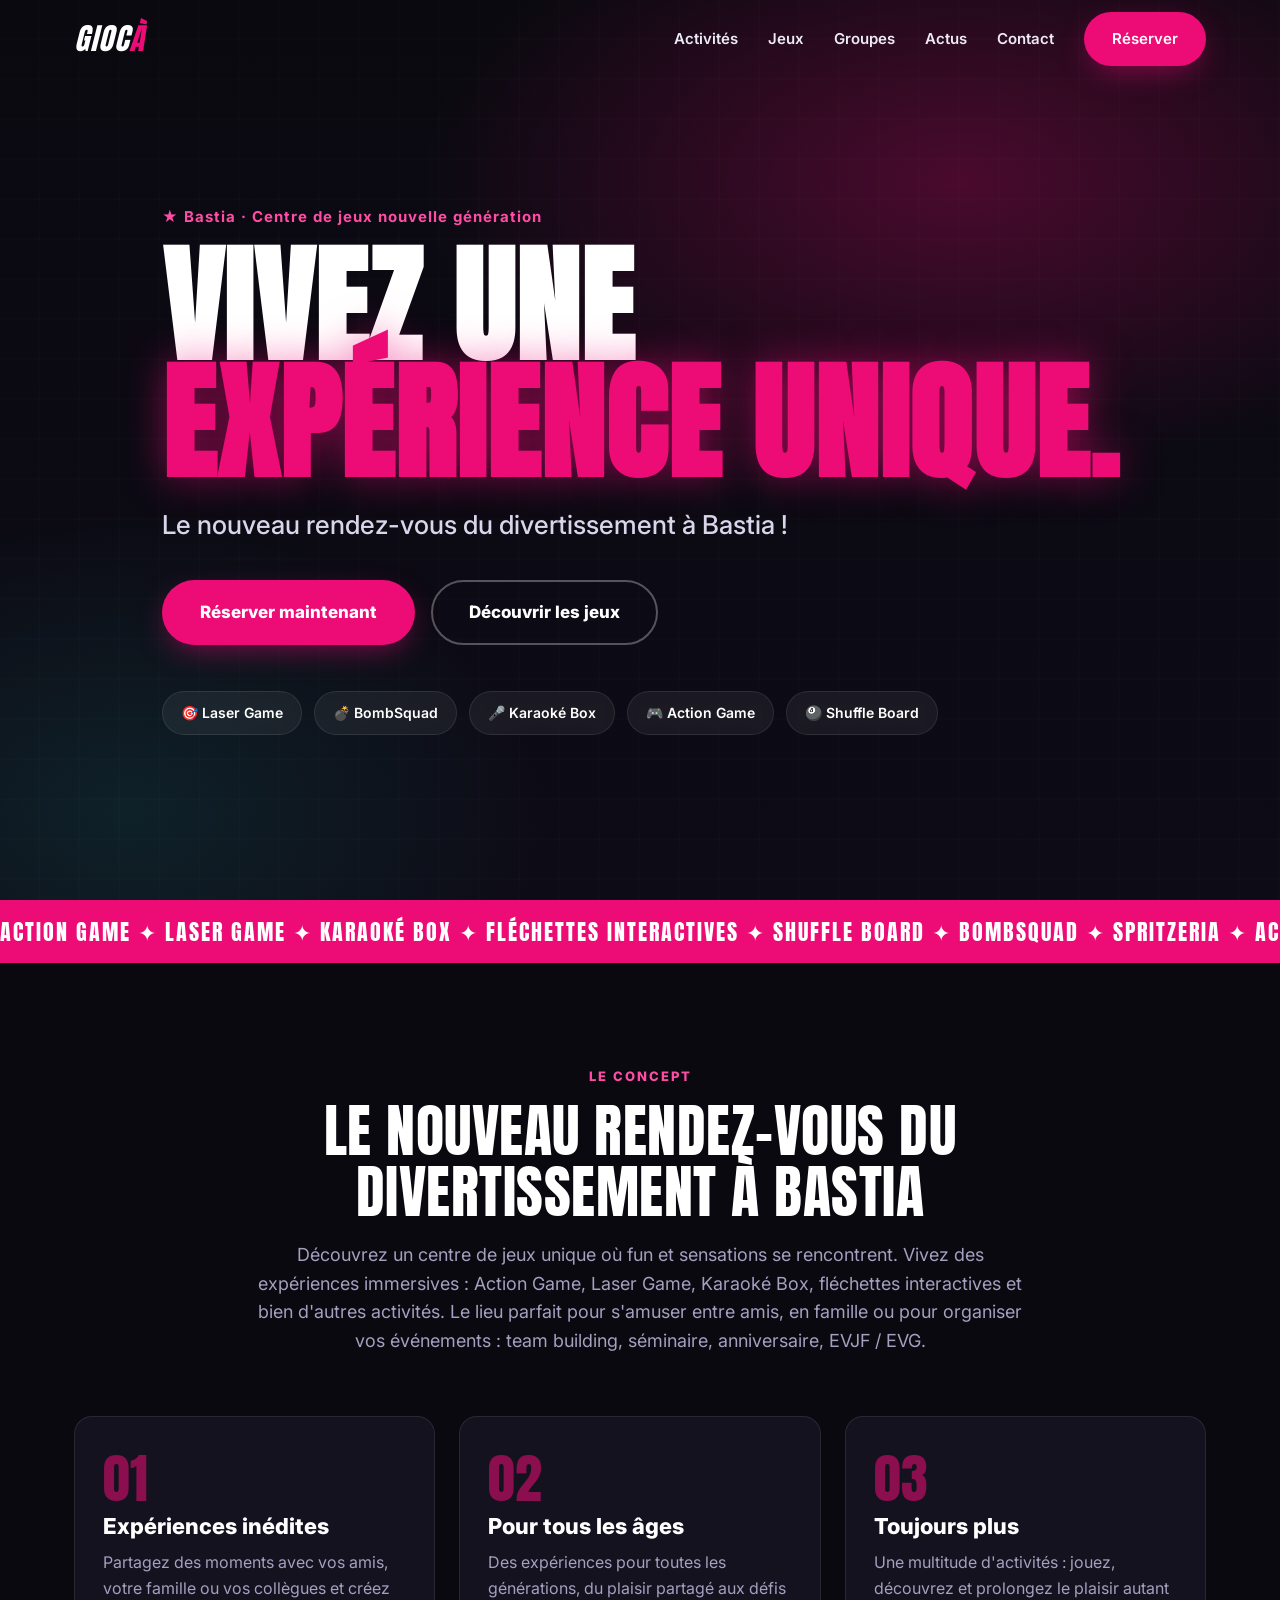
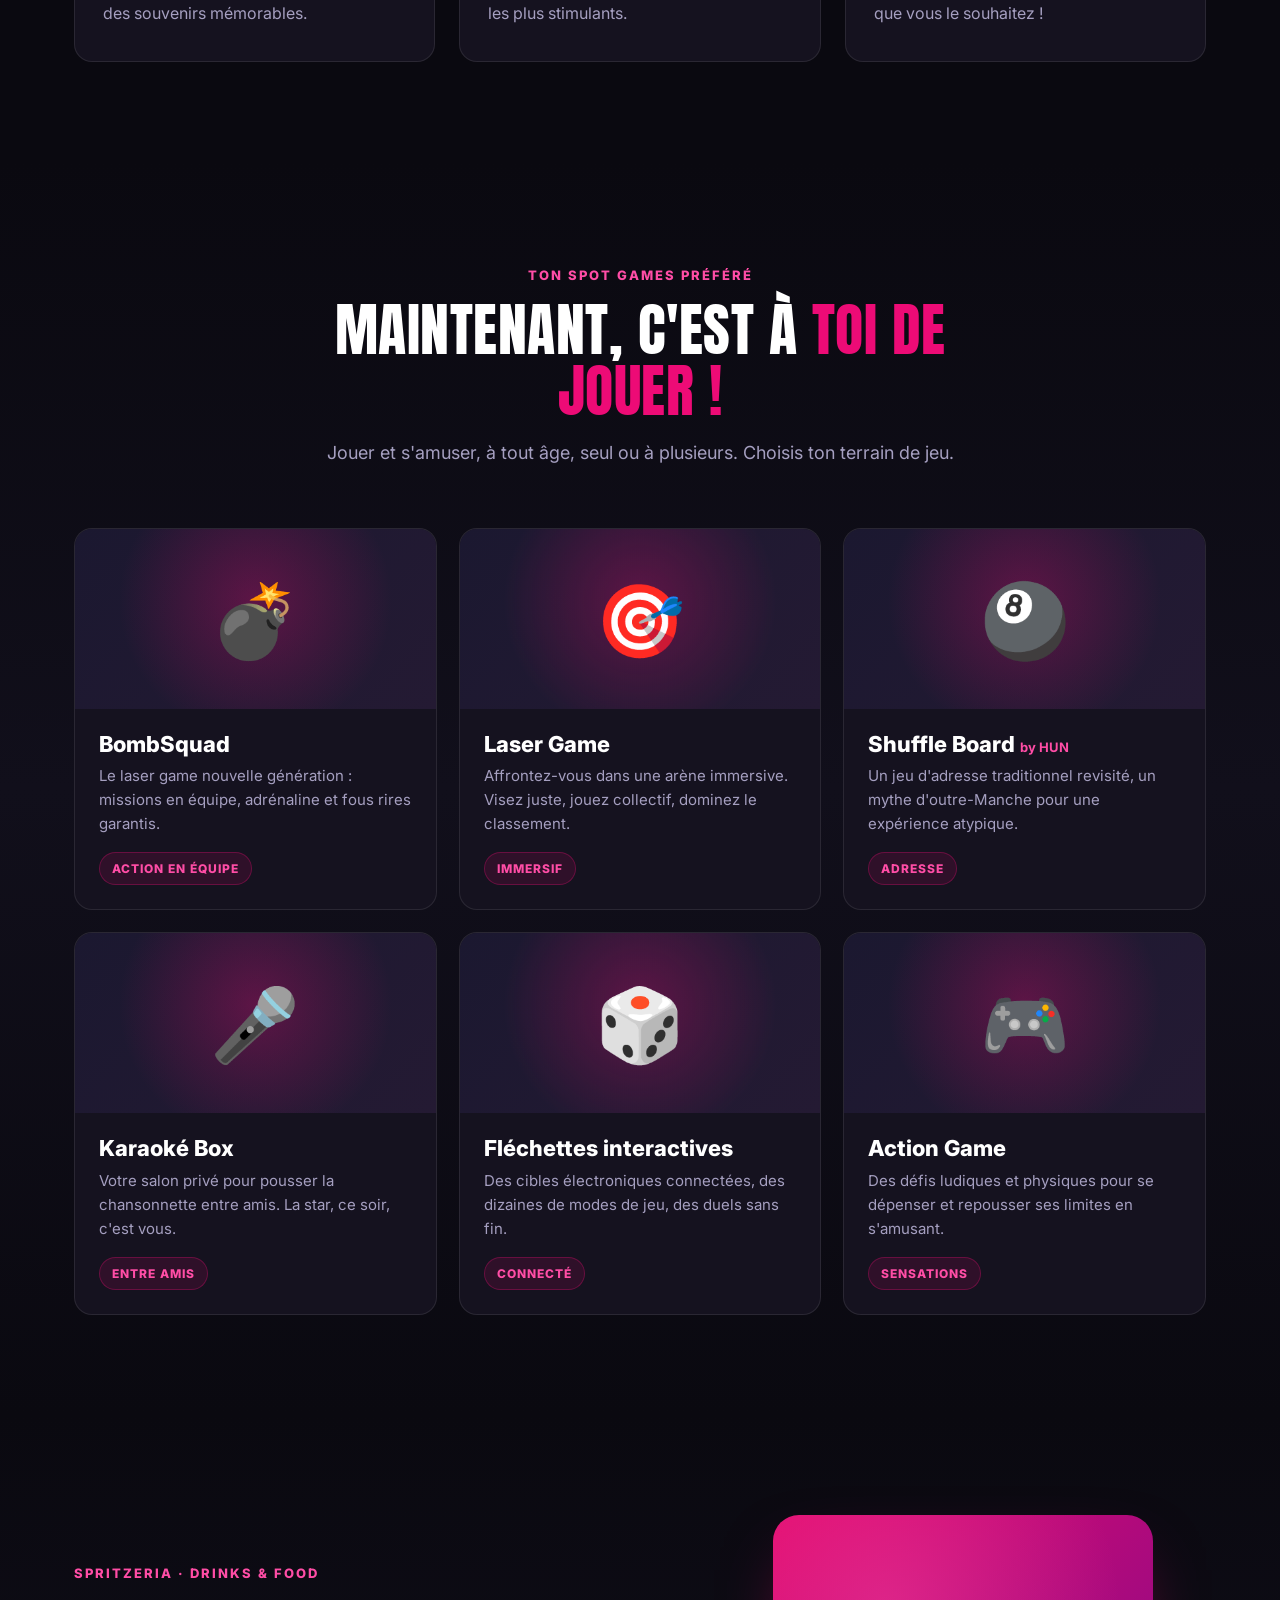
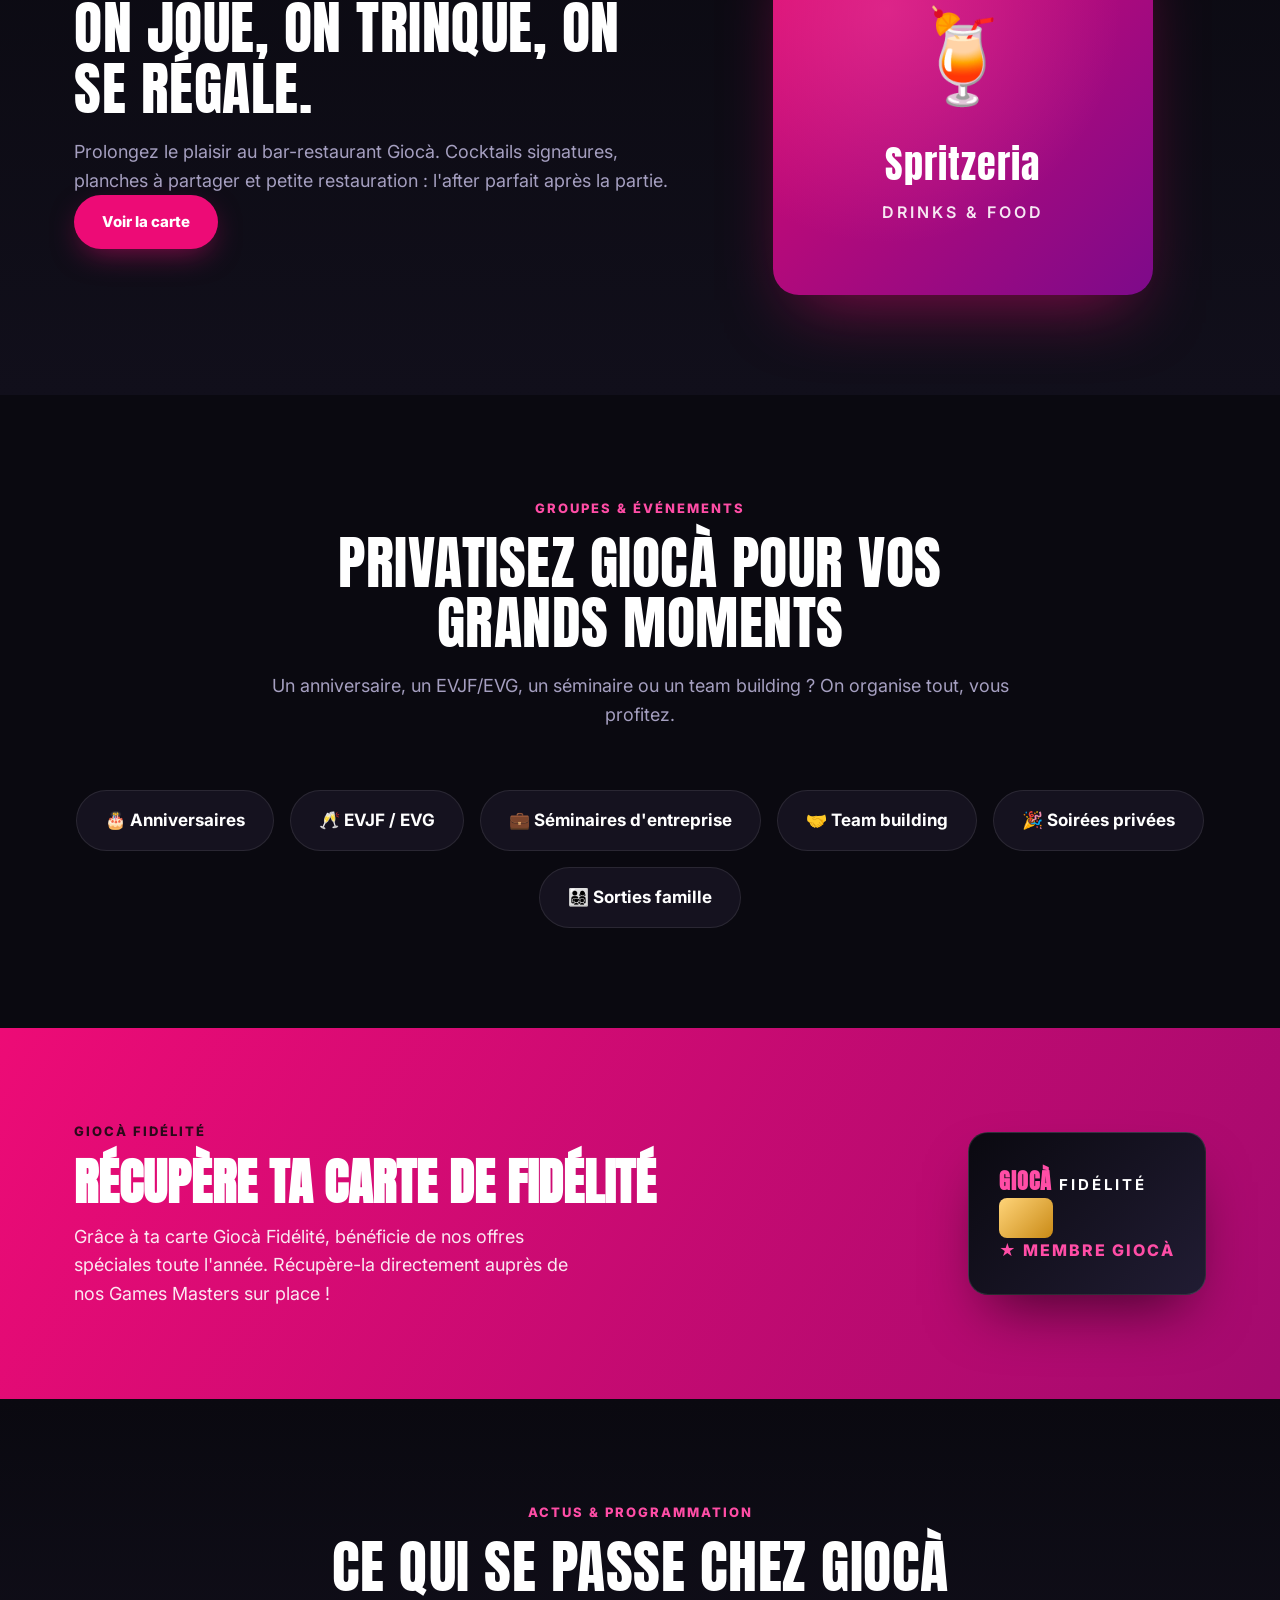
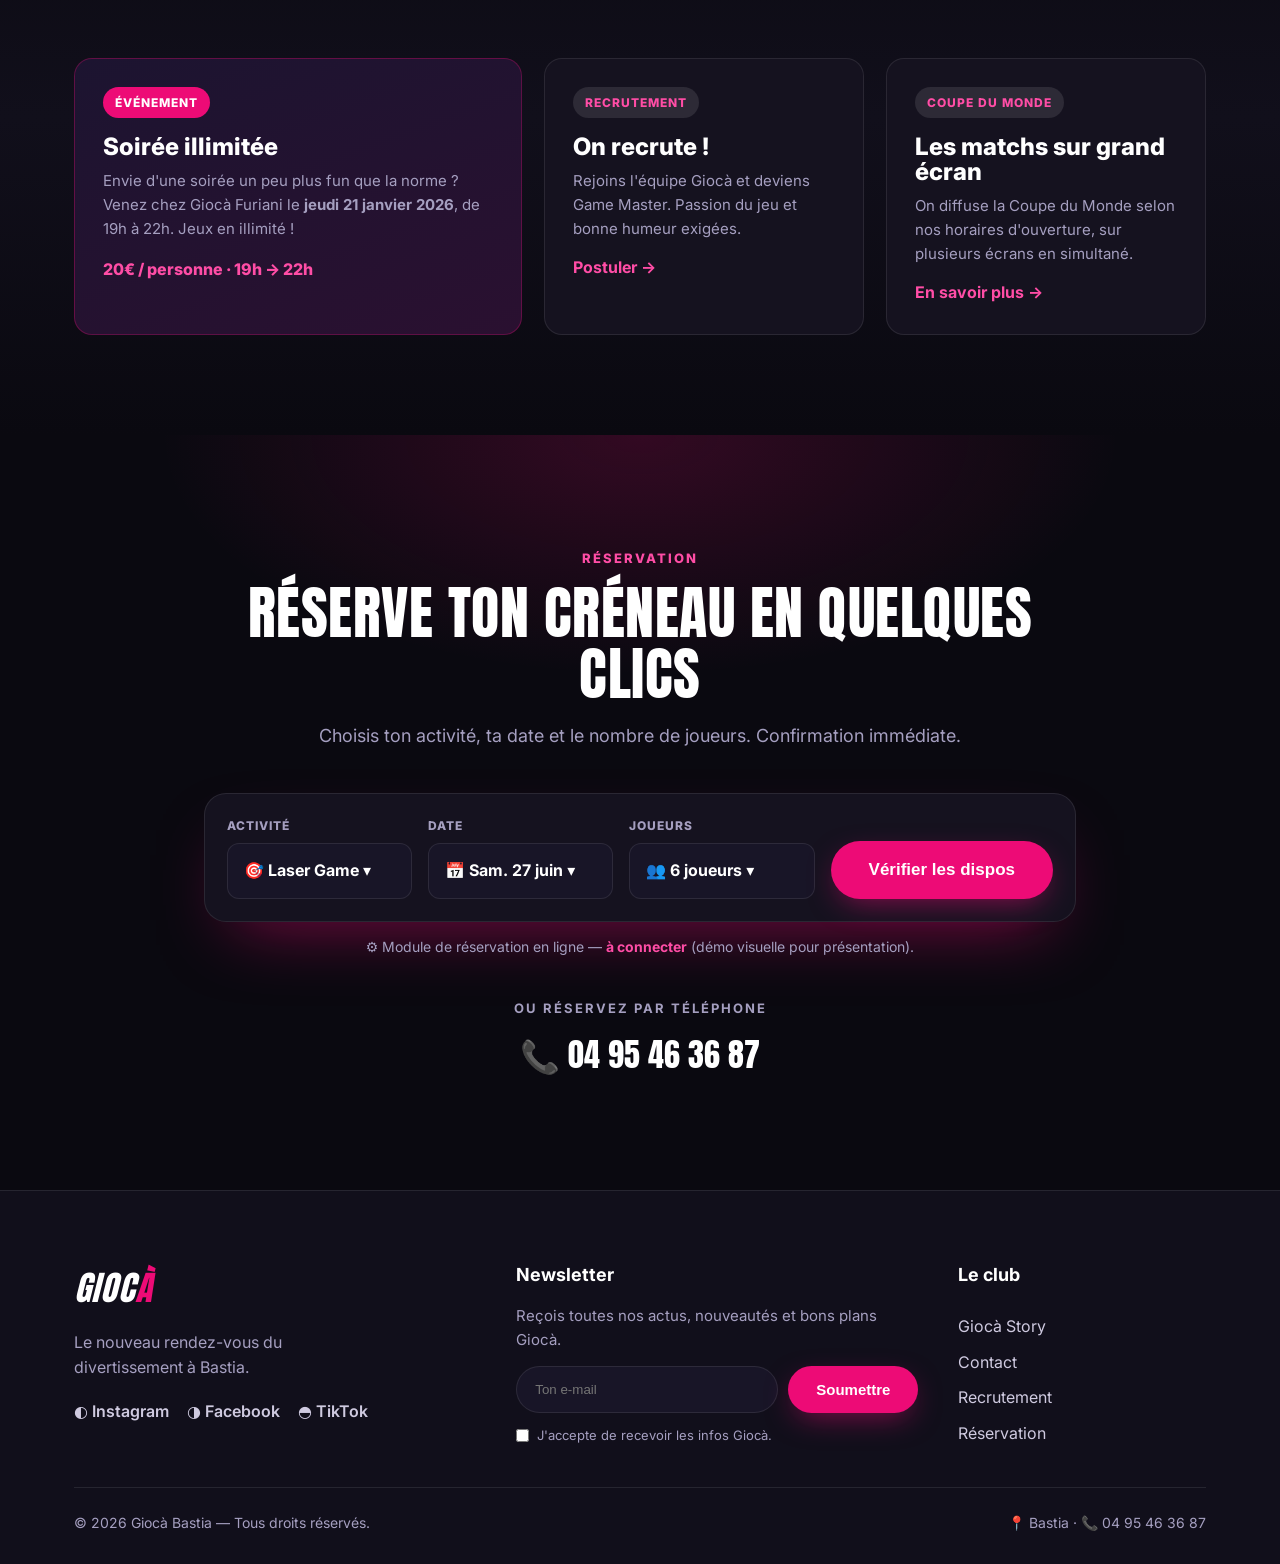
==== index.html @ 0be707e2 "Maquette site Gioca (demo) : magenta/noir, responsive, section reservation placeholder Co-Authored-B" ====
<!DOCTYPE html>
<html lang="fr">
<head>
  <meta charset="UTF-8" />
  <meta name="viewport" content="width=device-width, initial-scale=1.0" />
  <title>Giocà Bastia — Le nouveau rendez-vous du divertissement</title>
  <meta name="description" content="Giocà Bastia : centre de jeux unique. Laser Game, BombSquad, Shuffle Board, Karaoké Box, fléchettes interactives, Spritzeria. Entre amis, en famille ou pour vos événements." />
  <link rel="preconnect" href="https://fonts.googleapis.com" />
  <link rel="preconnect" href="https://fonts.gstatic.com" crossorigin />
  <link href="https://fonts.googleapis.com/css2?family=Anton&family=Inter:wght@400;500;600;700;800;900&display=swap" rel="stylesheet" />
  <link rel="stylesheet" href="style.css" />
</head>
<body>

  <!-- ===== HEADER ===== -->
  <header class="header" id="header">
    <div class="container header__inner">
      <a href="#accueil" class="logo">GIOC<span>À</span></a>
      <nav class="nav" id="nav">
        <a href="#activites">Activités</a>
        <a href="#jeux">Jeux</a>
        <a href="#groupes">Groupes</a>
        <a href="#actus">Actus</a>
        <a href="#contact">Contact</a>
        <a href="#reservation" class="btn btn--pink nav__cta">Réserver</a>
      </nav>
      <button class="burger" id="burger" aria-label="Menu"><span></span><span></span><span></span></button>
    </div>
  </header>

  <!-- ===== HERO ===== -->
  <section class="hero" id="accueil">
    <div class="hero__glow"></div>
    <div class="container hero__inner">
      <p class="hero__eyebrow reveal">★ Bastia · Centre de jeux nouvelle génération</p>
      <h1 class="hero__title reveal">Vivez une<br><span>expérience unique.</span></h1>
      <p class="hero__sub reveal">Le nouveau rendez-vous du divertissement à Bastia&nbsp;!</p>
      <div class="hero__cta reveal">
        <a href="#reservation" class="btn btn--pink btn--lg">Réserver maintenant</a>
        <a href="#jeux" class="btn btn--ghost btn--lg">Découvrir les jeux</a>
      </div>
      <div class="hero__tags reveal">
        <span>🎯 Laser Game</span>
        <span>💣 BombSquad</span>
        <span>🎤 Karaoké Box</span>
        <span>🎮 Action Game</span>
        <span>🎱 Shuffle Board</span>
      </div>
    </div>
  </section>

  <!-- ===== MARQUEE ===== -->
  <div class="marquee">
    <div class="marquee__track">
      <span>ACTION GAME ✦ LASER GAME ✦ KARAOKÉ BOX ✦ FLÉCHETTES INTERACTIVES ✦ SHUFFLE BOARD ✦ BOMBSQUAD ✦ SPRITZERIA ✦&nbsp;</span>
      <span>ACTION GAME ✦ LASER GAME ✦ KARAOKÉ BOX ✦ FLÉCHETTES INTERACTIVES ✦ SHUFFLE BOARD ✦ BOMBSQUAD ✦ SPRITZERIA ✦&nbsp;</span>
    </div>
  </div>

  <!-- ===== INTRO / ACTIVITÉS ===== -->
  <section class="section" id="activites">
    <div class="container">
      <div class="section__head reveal">
        <span class="kicker">Le concept</span>
        <h2 class="section__title">Le nouveau rendez-vous du divertissement à Bastia</h2>
        <p class="section__lead">Découvrez un centre de jeux unique où fun et sensations se rencontrent. Vivez des expériences immersives&nbsp;: Action Game, Laser Game, Karaoké Box, fléchettes interactives et bien d'autres activités. Le lieu parfait pour s'amuser entre amis, en famille ou pour organiser vos événements&nbsp;: team building, séminaire, anniversaire, EVJF / EVG.</p>
      </div>
      <div class="values">
        <article class="value reveal">
          <div class="value__num">01</div>
          <h3>Expériences inédites</h3>
          <p>Partagez des moments avec vos amis, votre famille ou vos collègues et créez des souvenirs mémorables.</p>
        </article>
        <article class="value reveal">
          <div class="value__num">02</div>
          <h3>Pour tous les âges</h3>
          <p>Des expériences pour toutes les générations, du plaisir partagé aux défis les plus stimulants.</p>
        </article>
        <article class="value reveal">
          <div class="value__num">03</div>
          <h3>Toujours plus</h3>
          <p>Une multitude d'activités&nbsp;: jouez, découvrez et prolongez le plaisir autant que vous le souhaitez&nbsp;!</p>
        </article>
      </div>
    </div>
  </section>

  <!-- ===== JEUX ===== -->
  <section class="section section--alt" id="jeux">
    <div class="container">
      <div class="section__head reveal">
        <span class="kicker">Ton spot games préféré</span>
        <h2 class="section__title">Maintenant, c'est à <span class="hl">toi de jouer&nbsp;!</span></h2>
        <p class="section__lead">Jouer et s'amuser, à tout âge, seul ou à plusieurs. Choisis ton terrain de jeu.</p>
      </div>
      <div class="games">
        <article class="game reveal" data-emoji="💣">
          <div class="game__media">💣</div>
          <div class="game__body">
            <h3>BombSquad</h3>
            <p>Le laser game nouvelle génération&nbsp;: missions en équipe, adrénaline et fous rires garantis.</p>
            <span class="game__tag">Action en équipe</span>
          </div>
        </article>
        <article class="game reveal" data-emoji="🎯">
          <div class="game__media">🎯</div>
          <div class="game__body">
            <h3>Laser Game</h3>
            <p>Affrontez-vous dans une arène immersive. Visez juste, jouez collectif, dominez le classement.</p>
            <span class="game__tag">Immersif</span>
          </div>
        </article>
        <article class="game reveal" data-emoji="🎱">
          <div class="game__media">🎱</div>
          <div class="game__body">
            <h3>Shuffle Board <small>by HUN</small></h3>
            <p>Un jeu d'adresse traditionnel revisité, un mythe d'outre-Manche pour une expérience atypique.</p>
            <span class="game__tag">Adresse</span>
          </div>
        </article>
        <article class="game reveal" data-emoji="🎤">
          <div class="game__media">🎤</div>
          <div class="game__body">
            <h3>Karaoké Box</h3>
            <p>Votre salon privé pour pousser la chansonnette entre amis. La star, ce soir, c'est vous.</p>
            <span class="game__tag">Entre amis</span>
          </div>
        </article>
        <article class="game reveal" data-emoji="🎯">
          <div class="game__media">🎲</div>
          <div class="game__body">
            <h3>Fléchettes interactives</h3>
            <p>Des cibles électroniques connectées, des dizaines de modes de jeu, des duels sans fin.</p>
            <span class="game__tag">Connecté</span>
          </div>
        </article>
        <article class="game reveal" data-emoji="🎮">
          <div class="game__media">🎮</div>
          <div class="game__body">
            <h3>Action Game</h3>
            <p>Des défis ludiques et physiques pour se dépenser et repousser ses limites en s'amusant.</p>
            <span class="game__tag">Sensations</span>
          </div>
        </article>
      </div>
    </div>
  </section>

  <!-- ===== SPRITZERIA ===== -->
  <section class="spritz">
    <div class="container spritz__inner">
      <div class="spritz__text reveal">
        <span class="kicker">Spritzeria · drinks &amp; food</span>
        <h2 class="section__title">On joue, on trinque, on se régale.</h2>
        <p class="section__lead">Prolongez le plaisir au bar-restaurant Giocà. Cocktails signatures, planches à partager et petite restauration&nbsp;: l'after parfait après la partie.</p>
        <a href="#contact" class="btn btn--pink">Voir la carte</a>
      </div>
      <div class="spritz__media reveal">
        <div class="spritz__card">🍹<span>Spritzeria</span><small>drinks &amp; food</small></div>
      </div>
    </div>
  </section>

  <!-- ===== GROUPES ===== -->
  <section class="section" id="groupes">
    <div class="container">
      <div class="section__head reveal">
        <span class="kicker">Groupes &amp; événements</span>
        <h2 class="section__title">Privatisez Giocà pour vos grands moments</h2>
        <p class="section__lead">Un anniversaire, un EVJF/EVG, un séminaire ou un team building&nbsp;? On organise tout, vous profitez.</p>
      </div>
      <div class="chips">
        <div class="chip reveal">🎂 Anniversaires</div>
        <div class="chip reveal">🥂 EVJF / EVG</div>
        <div class="chip reveal">💼 Séminaires d'entreprise</div>
        <div class="chip reveal">🤝 Team building</div>
        <div class="chip reveal">🎉 Soirées privées</div>
        <div class="chip reveal">👨‍👩‍👧‍👦 Sorties famille</div>
      </div>
    </div>
  </section>

  <!-- ===== FIDÉLITÉ ===== -->
  <section class="fidelite">
    <div class="container fidelite__inner reveal">
      <div class="fidelite__text">
        <span class="kicker kicker--dark">Giocà Fidélité</span>
        <h2>Récupère ta carte de fidélité</h2>
        <p>Grâce à ta carte Giocà Fidélité, bénéficie de nos offres spéciales toute l'année. Récupère-la directement auprès de nos Games Masters sur place&nbsp;!</p>
      </div>
      <div class="loyalty-card">
        <div class="loyalty-card__top"><span>GIOCÀ</span> FIDÉLITÉ</div>
        <div class="loyalty-card__chip"></div>
        <div class="loyalty-card__name">★ MEMBRE GIOCÀ</div>
      </div>
    </div>
  </section>

  <!-- ===== ACTUS ===== -->
  <section class="section section--alt" id="actus">
    <div class="container">
      <div class="section__head reveal">
        <span class="kicker">Actus &amp; programmation</span>
        <h2 class="section__title">Ce qui se passe chez Giocà</h2>
      </div>
      <div class="news">
        <article class="news__card news__card--feature reveal">
          <span class="news__badge">Événement</span>
          <h3>Soirée illimitée</h3>
          <p>Envie d'une soirée un peu plus fun que la norme&nbsp;? Venez chez Giocà Furiani le <strong>jeudi 21 janvier 2026</strong>, de 19h à 22h. Jeux en illimité&nbsp;!</p>
          <div class="news__meta">20€ / personne · 19h → 22h</div>
        </article>
        <article class="news__card reveal">
          <span class="news__badge news__badge--alt">Recrutement</span>
          <h3>On recrute&nbsp;!</h3>
          <p>Rejoins l'équipe Giocà et deviens Game Master. Passion du jeu et bonne humeur exigées.</p>
          <a href="#contact" class="link">Postuler →</a>
        </article>
        <article class="news__card reveal">
          <span class="news__badge news__badge--alt">Coupe du Monde</span>
          <h3>Les matchs sur grand écran</h3>
          <p>On diffuse la Coupe du Monde selon nos horaires d'ouverture, sur plusieurs écrans en simultané.</p>
          <a href="#contact" class="link">En savoir plus →</a>
        </article>
      </div>
    </div>
  </section>

  <!-- ===== RÉSERVATION (placeholder pour futur système) ===== -->
  <section class="reserve" id="reservation">
    <div class="container reserve__inner">
      <div class="reserve__glow"></div>
      <span class="kicker">Réservation</span>
      <h2 class="section__title">Réserve ton créneau en quelques clics</h2>
      <p class="section__lead">Choisis ton activité, ta date et le nombre de joueurs. Confirmation immédiate.</p>

      <!-- NOTE DÉMO : ce bloc simule le futur module de réservation à intégrer -->
      <div class="booking">
        <div class="booking__field">
          <label>Activité</label>
          <div class="booking__select">🎯 Laser Game ▾</div>
        </div>
        <div class="booking__field">
          <label>Date</label>
          <div class="booking__select">📅 Sam. 27 juin ▾</div>
        </div>
        <div class="booking__field">
          <label>Joueurs</label>
          <div class="booking__select">👥 6 joueurs ▾</div>
        </div>
        <button class="btn btn--pink btn--lg booking__btn">Vérifier les dispos</button>
      </div>
      <p class="reserve__hint">⚙️ Module de réservation en ligne — <strong>à connecter</strong> (démo visuelle pour présentation).</p>

      <div class="reserve__or">
        <span>ou réservez par téléphone</span>
        <a href="tel:0495463687" class="reserve__phone">📞 04 95 46 36 87</a>
      </div>
    </div>
  </section>

  <!-- ===== NEWSLETTER + FOOTER ===== -->
  <footer class="footer" id="contact">
    <div class="container">
      <div class="footer__top">
        <div class="footer__brand">
          <a href="#accueil" class="logo logo--footer">GIOC<span>À</span></a>
          <p>Le nouveau rendez-vous du divertissement à Bastia.</p>
          <div class="socials">
            <a href="#" aria-label="Instagram">◐ Instagram</a>
            <a href="#" aria-label="Facebook">◑ Facebook</a>
            <a href="#" aria-label="TikTok">◓ TikTok</a>
          </div>
        </div>
        <div class="footer__news">
          <h4>Newsletter</h4>
          <p>Reçois toutes nos actus, nouveautés et bons plans Giocà.</p>
          <form class="newsletter" onsubmit="return false;">
            <input type="email" placeholder="Ton e-mail" aria-label="E-mail" />
            <button class="btn btn--pink">Soumettre</button>
          </form>
          <label class="newsletter__opt"><input type="checkbox" /> J'accepte de recevoir les infos Giocà.</label>
        </div>
        <div class="footer__links">
          <h4>Le club</h4>
          <a href="#activites">Giocà Story</a>
          <a href="#contact">Contact</a>
          <a href="#actus">Recrutement</a>
          <a href="#reservation">Réservation</a>
        </div>
      </div>
      <div class="footer__bottom">
        <span>© 2026 Giocà Bastia — Tous droits réservés.</span>
        <span>📍 Bastia · 📞 04 95 46 36 87</span>
      </div>
    </div>
  </footer>

  <script src="main.js"></script>
</body>
</html>
---- style.css ----
/* ===================== GIOCÀ — DEMO SITE ===================== */
:root{
  --pink:#ED0B76;
  --pink-2:#ff4da6;
  --pink-glow:rgba(237,11,118,.55);
  --bg:#0a0910;
  --bg-2:#110f1b;
  --bg-3:#181527;
  --card:#15121f;
  --line:rgba(255,255,255,.09);
  --text:#ffffff;
  --muted:#a59fc0;
  --cyan:#1fe3cf;
  --radius:18px;
  --maxw:1180px;
}
*{box-sizing:border-box;margin:0;padding:0}
html{scroll-behavior:smooth}
body{
  font-family:'Inter',system-ui,-apple-system,sans-serif;
  background:var(--bg);
  color:var(--text);
  line-height:1.6;
  overflow-x:hidden;
}
a{color:inherit;text-decoration:none}
img{max-width:100%;display:block}
.container{max-width:var(--maxw);margin:0 auto;padding:0 24px}
.kicker{
  display:inline-block;color:var(--pink-2);font-weight:800;letter-spacing:2px;
  text-transform:uppercase;font-size:13px;margin-bottom:14px;
}
.kicker--dark{color:#2a0a1a}
.hl{color:var(--pink);}

h1,h2,h3{line-height:1.05}
.section__title{
  font-family:'Anton',sans-serif;font-weight:400;text-transform:uppercase;
  font-size:clamp(30px,5vw,58px);letter-spacing:.5px;
}

/* ---------- Buttons ---------- */
.btn{
  display:inline-block;font-weight:800;font-size:15px;padding:13px 26px;border-radius:999px;
  border:2px solid transparent;cursor:pointer;transition:transform .18s ease,box-shadow .18s ease,background .2s;
  white-space:nowrap;
}
.btn--lg{padding:17px 36px;font-size:17px}
.btn--pink{background:var(--pink);color:#fff;box-shadow:0 10px 30px -8px var(--pink-glow)}
.btn--pink:hover{transform:translateY(-3px);box-shadow:0 16px 40px -8px var(--pink-glow)}
.btn--ghost{background:transparent;color:#fff;border-color:rgba(255,255,255,.3)}
.btn--ghost:hover{border-color:#fff;transform:translateY(-3px)}

/* ---------- Header ---------- */
.header{
  position:fixed;top:0;left:0;right:0;z-index:100;transition:all .3s ease;
  background:rgba(10,9,16,0);
}
.header.scrolled{background:rgba(10,9,16,.82);backdrop-filter:blur(14px);border-bottom:1px solid var(--line)}
.header__inner{display:flex;align-items:center;justify-content:space-between;height:78px}
.logo{
  font-family:'Anton',sans-serif;font-size:30px;letter-spacing:1px;font-style:italic;color:#fff;
}
.logo span{color:var(--pink)}
.nav{display:flex;align-items:center;gap:30px}
.nav a{font-weight:600;font-size:15px;color:#eceaf5;transition:color .2s}
.nav a:hover{color:var(--pink-2)}
.nav__cta{color:#fff!important}
.burger{display:none;flex-direction:column;gap:5px;background:none;border:0;cursor:pointer}
.burger span{width:26px;height:3px;background:#fff;border-radius:3px;transition:.3s}

/* ---------- Hero ---------- */
.hero{
  position:relative;min-height:100vh;display:flex;align-items:center;
  background:
    radial-gradient(900px 500px at 75% 20%, rgba(237,11,118,.28), transparent 60%),
    radial-gradient(700px 500px at 10% 90%, rgba(31,227,207,.10), transparent 60%),
    linear-gradient(180deg,#0a0910 0%, #0d0b16 100%);
  overflow:hidden;
}
.hero__glow{
  position:absolute;inset:0;
  background:url("data:image/svg+xml,%3Csvg xmlns='http://www.w3.org/2000/svg' width='40' height='40'%3E%3Cpath d='M0 39h40M39 0v40' stroke='%23ffffff0a' stroke-width='1'/%3E%3C/svg%3E");
  opacity:.5;
}
.hero__inner{position:relative;z-index:2;padding:120px 24px 80px}
.hero__eyebrow{color:var(--pink-2);font-weight:700;letter-spacing:1px;margin-bottom:18px;font-size:15px}
.hero__title{
  font-family:'Anton',sans-serif;text-transform:uppercase;
  font-size:clamp(48px,10vw,128px);line-height:.92;letter-spacing:1px;
}
.hero__title span{color:var(--pink);text-shadow:0 0 40px var(--pink-glow)}
.hero__sub{font-size:clamp(18px,2.4vw,26px);color:#d9d5ea;margin:22px 0 34px;font-weight:500}
.hero__cta{display:flex;gap:16px;flex-wrap:wrap}
.hero__tags{display:flex;gap:12px;flex-wrap:wrap;margin-top:46px}
.hero__tags span{
  background:rgba(255,255,255,.06);border:1px solid var(--line);padding:10px 18px;border-radius:999px;
  font-weight:600;font-size:14px;backdrop-filter:blur(6px);
}

/* ---------- Marquee ---------- */
.marquee{background:var(--pink);overflow:hidden;padding:14px 0;white-space:nowrap}
.marquee__track{display:inline-flex;animation:scroll 26s linear infinite}
.marquee__track span{
  font-family:'Anton',sans-serif;font-size:22px;letter-spacing:2px;color:#fff;text-transform:uppercase;
}
@keyframes scroll{to{transform:translateX(-50%)}}

/* ---------- Sections ---------- */
.section{padding:100px 0}
.section--alt{background:linear-gradient(180deg,var(--bg) 0%,var(--bg-2) 50%,var(--bg) 100%)}
.section__head{max-width:780px;margin:0 auto 60px;text-align:center}
.section__lead{color:var(--muted);font-size:18px;margin-top:18px}

/* ---------- Values ---------- */
.values{display:grid;grid-template-columns:repeat(3,1fr);gap:24px}
.value{
  background:var(--card);border:1px solid var(--line);border-radius:var(--radius);padding:34px 28px;
  position:relative;overflow:hidden;transition:transform .25s,border-color .25s;
}
.value:hover{transform:translateY(-6px);border-color:var(--pink)}
.value__num{font-family:'Anton',sans-serif;font-size:54px;color:var(--pink);opacity:.55;line-height:1}
.value h3{font-size:22px;margin:10px 0 12px;font-weight:800}
.value p{color:var(--muted);font-size:16px}

/* ---------- Games ---------- */
.games{display:grid;grid-template-columns:repeat(3,1fr);gap:22px}
.game{
  background:var(--card);border:1px solid var(--line);border-radius:var(--radius);overflow:hidden;
  transition:transform .25s,box-shadow .25s,border-color .25s;
}
.game:hover{transform:translateY(-8px);border-color:var(--pink);box-shadow:0 24px 50px -20px var(--pink-glow)}
.game__media{
  height:180px;display:flex;align-items:center;justify-content:center;font-size:72px;
  background:
    radial-gradient(circle at 50% 40%, rgba(237,11,118,.30), transparent 65%),
    linear-gradient(135deg,#1b1830,#241a33);
}
.game__body{padding:24px}
.game__body h3{font-size:22px;font-weight:800;margin-bottom:8px}
.game__body h3 small{font-size:13px;color:var(--pink-2);font-weight:700}
.game__body p{color:var(--muted);font-size:15px;margin-bottom:16px}
.game__tag{
  display:inline-block;font-size:12px;font-weight:800;letter-spacing:1px;text-transform:uppercase;
  color:var(--pink-2);background:rgba(237,11,118,.12);border:1px solid rgba(237,11,118,.3);
  padding:6px 12px;border-radius:999px;
}

/* ---------- Spritzeria ---------- */
.spritz{padding:100px 0;background:linear-gradient(180deg,var(--bg),var(--bg-2))}
.spritz__inner{display:grid;grid-template-columns:1.1fr .9fr;gap:50px;align-items:center}
.spritz__text .section__title{margin-bottom:18px}
.spritz__media{display:flex;justify-content:center}
.spritz__card{
  width:100%;max-width:380px;aspect-ratio:1;border-radius:26px;display:flex;flex-direction:column;
  align-items:center;justify-content:center;gap:6px;font-size:90px;
  background:
    radial-gradient(circle at 30% 25%, rgba(255,77,166,.4), transparent 60%),
    linear-gradient(135deg,#e10a6e,#7d0a8a);
  box-shadow:0 30px 70px -25px var(--pink-glow);
}
.spritz__card span{font-family:'Anton',sans-serif;font-size:38px;letter-spacing:1px}
.spritz__card small{font-size:16px;font-weight:600;opacity:.9;letter-spacing:3px;text-transform:uppercase}

/* ---------- Chips ---------- */
.chips{display:flex;flex-wrap:wrap;gap:16px;justify-content:center}
.chip{
  background:var(--card);border:1px solid var(--line);border-radius:999px;padding:16px 28px;
  font-weight:700;font-size:17px;transition:transform .2s,border-color .2s,color .2s;
}
.chip:hover{transform:translateY(-4px);border-color:var(--pink);color:var(--pink-2)}

/* ---------- Fidélité ---------- */
.fidelite{padding:90px 0;background:linear-gradient(120deg,var(--pink),#a30a6e)}
.fidelite__inner{display:grid;grid-template-columns:1.1fr .9fr;gap:50px;align-items:center}
.fidelite__text h2{font-family:'Anton',sans-serif;text-transform:uppercase;font-size:clamp(28px,4.5vw,50px);color:#fff;margin-bottom:14px}
.fidelite__text p{color:rgba(255,255,255,.9);font-size:18px;max-width:520px}
.loyalty-card{
  background:linear-gradient(135deg,#0a0910,#211c33);border-radius:20px;padding:30px;aspect-ratio:1.6;
  max-width:420px;margin-left:auto;display:flex;flex-direction:column;justify-content:space-between;
  box-shadow:0 30px 60px -20px rgba(0,0,0,.6);border:1px solid rgba(255,255,255,.12);
}
.loyalty-card__top{font-weight:700;letter-spacing:3px;font-size:15px;color:#fff}
.loyalty-card__top span{font-family:'Anton',sans-serif;color:var(--pink-2);font-size:22px;letter-spacing:1px}
.loyalty-card__chip{width:54px;height:40px;border-radius:8px;background:linear-gradient(135deg,#ffd479,#c98a16)}
.loyalty-card__name{font-weight:800;letter-spacing:2px;color:var(--pink-2)}

/* ---------- News ---------- */
.news{display:grid;grid-template-columns:1.4fr 1fr 1fr;gap:22px}
.news__card{background:var(--card);border:1px solid var(--line);border-radius:var(--radius);padding:28px;transition:transform .25s,border-color .25s}
.news__card:hover{transform:translateY(-6px);border-color:var(--pink)}
.news__card--feature{background:linear-gradient(160deg,#1c1430,#2a1030);border-color:rgba(237,11,118,.3)}
.news__badge{display:inline-block;font-size:12px;font-weight:800;letter-spacing:1px;text-transform:uppercase;color:#fff;background:var(--pink);padding:6px 12px;border-radius:999px;margin-bottom:16px}
.news__badge--alt{background:rgba(255,255,255,.1);color:var(--pink-2)}
.news__card h3{font-size:24px;font-weight:800;margin-bottom:10px}
.news__card p{color:var(--muted);font-size:15px}
.news__meta{margin-top:16px;font-weight:800;color:var(--pink-2)}
.link{color:var(--pink-2);font-weight:700;display:inline-block;margin-top:14px}

/* ---------- Réservation ---------- */
.reserve{padding:110px 0;position:relative;background:radial-gradient(800px 400px at 50% 0%,rgba(237,11,118,.18),transparent 60%),var(--bg)}
.reserve__inner{position:relative;text-align:center;max-width:920px}
.booking{
  margin:42px auto 14px;background:var(--card);border:1px solid var(--line);border-radius:22px;
  padding:22px;display:grid;grid-template-columns:1fr 1fr 1fr auto;gap:16px;align-items:end;
  box-shadow:0 30px 70px -30px var(--pink-glow);
}
.booking__field{text-align:left}
.booking__field label{display:block;font-size:12px;font-weight:800;text-transform:uppercase;letter-spacing:1px;color:var(--muted);margin-bottom:8px}
.booking__select{
  background:var(--bg-3);border:1px solid var(--line);border-radius:12px;padding:14px 16px;font-weight:700;color:#fff;
}
.booking__btn{width:100%}
.reserve__hint{color:var(--muted);font-size:14px;margin-top:8px}
.reserve__hint strong{color:var(--pink-2)}
.reserve__or{margin-top:40px;display:flex;flex-direction:column;align-items:center;gap:10px}
.reserve__or span{color:var(--muted);text-transform:uppercase;letter-spacing:2px;font-size:13px;font-weight:700}
.reserve__phone{font-family:'Anton',sans-serif;font-size:32px;color:#fff}
.reserve__phone:hover{color:var(--pink-2)}

/* ---------- Footer ---------- */
.footer{background:var(--bg-2);border-top:1px solid var(--line);padding:70px 0 30px}
.footer__top{display:grid;grid-template-columns:1.3fr 1.3fr .8fr;gap:40px;padding-bottom:40px;border-bottom:1px solid var(--line)}
.logo--footer{font-size:34px;display:inline-block;margin-bottom:14px}
.footer__brand p{color:var(--muted);max-width:300px;margin-bottom:18px}
.socials{display:flex;gap:18px;flex-wrap:wrap}
.socials a{color:#cfcae0;font-weight:600}
.socials a:hover{color:var(--pink-2)}
.footer h4{font-size:18px;margin-bottom:14px}
.footer__news p{color:var(--muted);margin-bottom:14px;font-size:15px}
.newsletter{display:flex;gap:10px}
.newsletter input{flex:1;background:var(--bg-3);border:1px solid var(--line);border-radius:999px;padding:13px 18px;color:#fff}
.newsletter__opt{display:flex;gap:8px;align-items:center;color:var(--muted);font-size:13px;margin-top:12px}
.footer__links{display:flex;flex-direction:column;gap:10px}
.footer__links a{color:#cfcae0}
.footer__links a:hover{color:var(--pink-2)}
.footer__bottom{display:flex;justify-content:space-between;flex-wrap:wrap;gap:10px;padding-top:24px;color:var(--muted);font-size:14px}

/* ---------- Reveal animation ---------- */
.reveal{opacity:0;transform:translateY(28px);transition:opacity .7s ease,transform .7s ease}
.reveal.in{opacity:1;transform:none}

/* ---------- Responsive ---------- */
@media(max-width:980px){
  .values,.games,.news,.spritz__inner,.fidelite__inner,.footer__top{grid-template-columns:1fr 1fr}
  .news__card--feature{grid-column:1 / -1}
  .spritz__inner,.fidelite__inner{grid-template-columns:1fr}
  .booking{grid-template-columns:1fr 1fr}
  .footer__top{grid-template-columns:1fr 1fr}
}
@media(max-width:680px){
  .nav{
    position:fixed;top:78px;right:0;height:calc(100vh - 78px);width:75%;max-width:320px;
    background:rgba(13,11,22,.97);backdrop-filter:blur(14px);flex-direction:column;align-items:flex-start;
    padding:32px 28px;gap:22px;transform:translateX(100%);transition:transform .35s ease;border-left:1px solid var(--line);
  }
  .nav.open{transform:none}
  .nav a{font-size:18px}
  .burger{display:flex}
  .burger.open span:nth-child(1){transform:translateY(8px) rotate(45deg)}
  .burger.open span:nth-child(2){opacity:0}
  .burger.open span:nth-child(3){transform:translateY(-8px) rotate(-45deg)}
  .values,.games,.news,.chips,.booking,.footer__top{grid-template-columns:1fr}
  .section{padding:70px 0}
  .marquee__track span{font-size:17px}
}
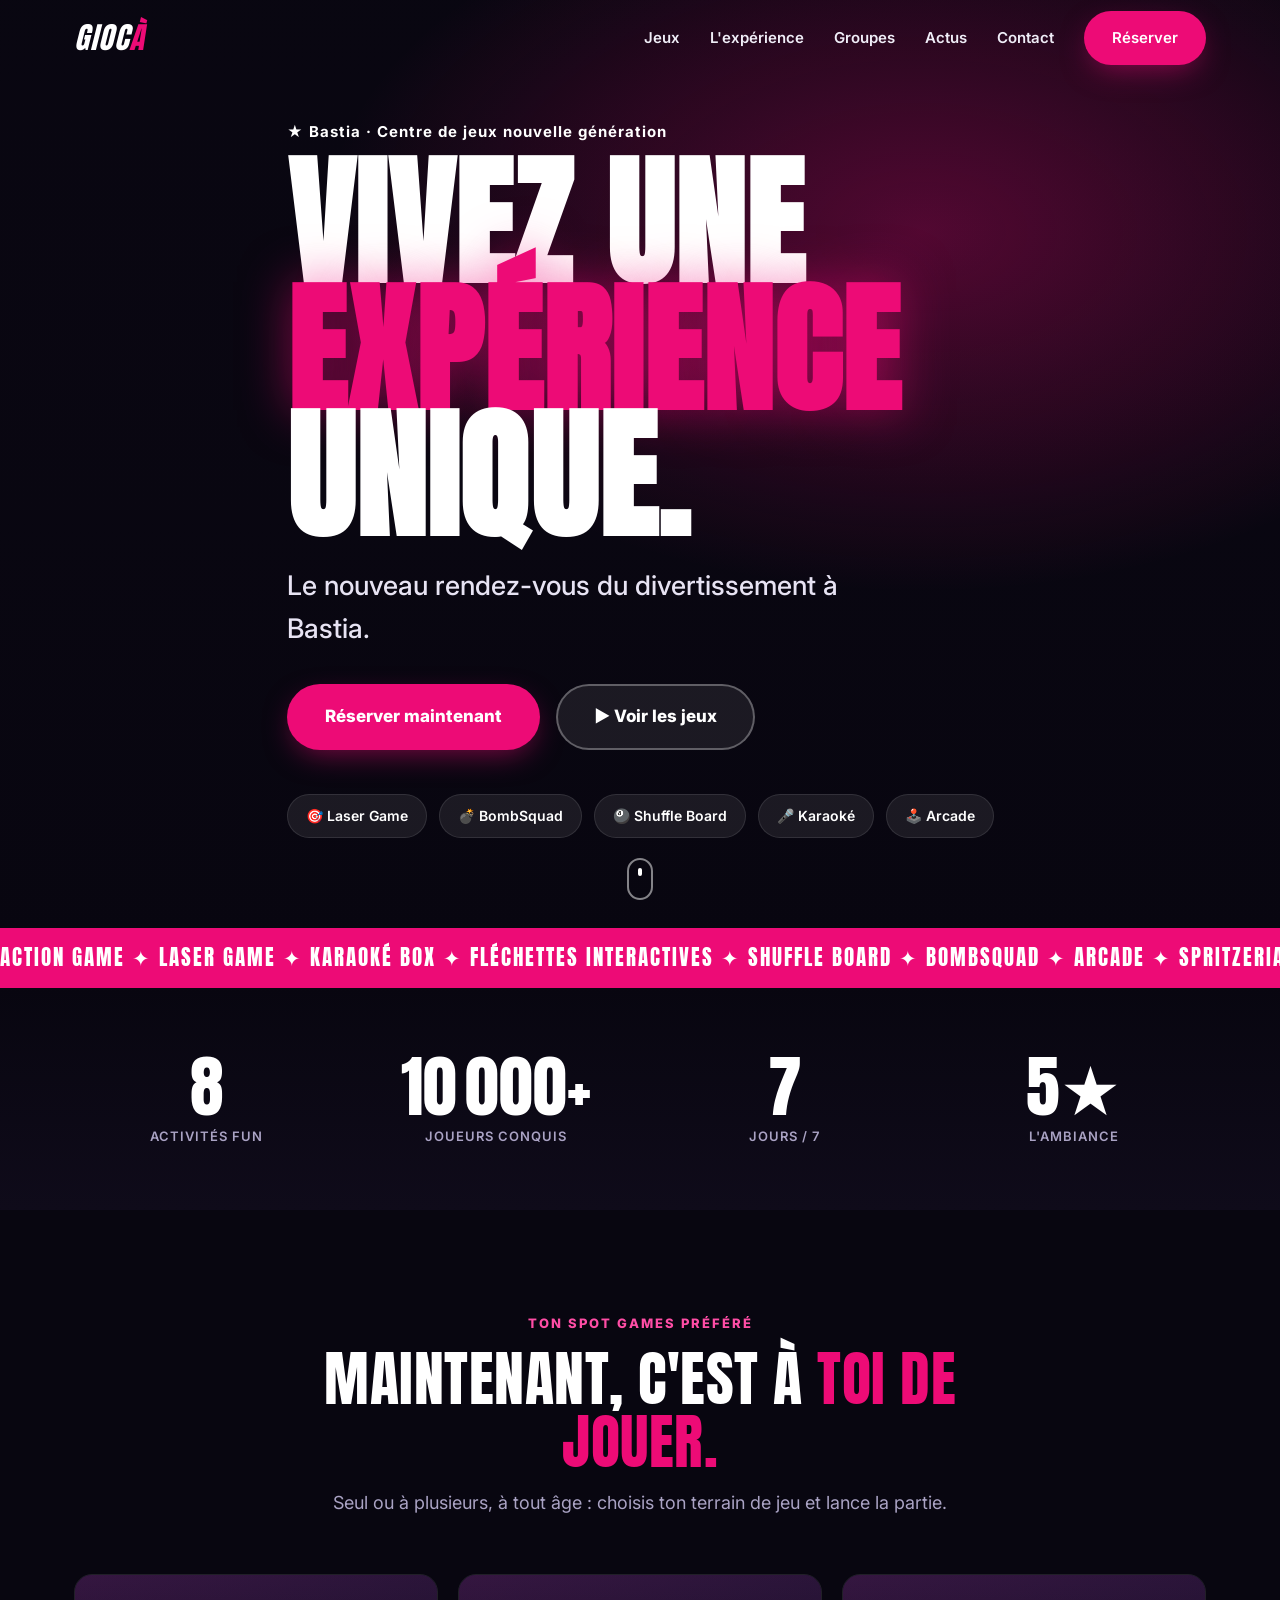
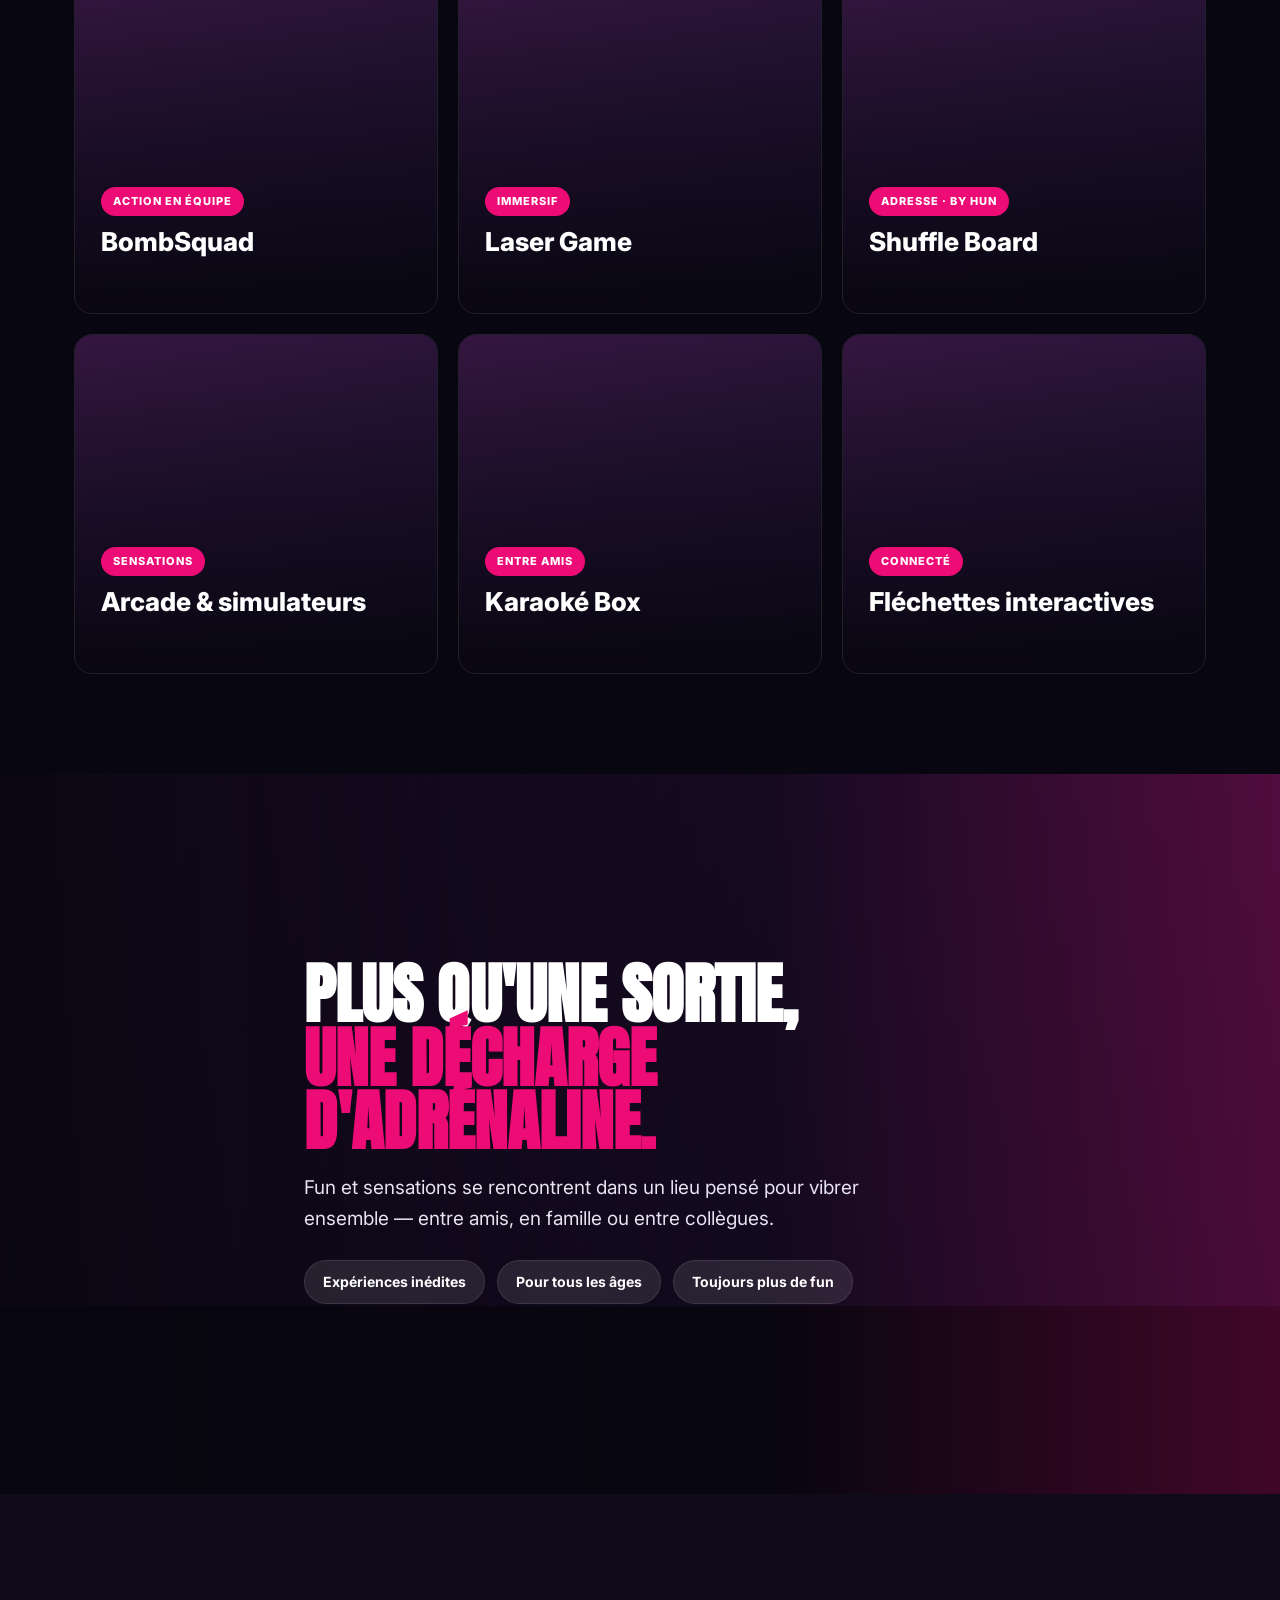
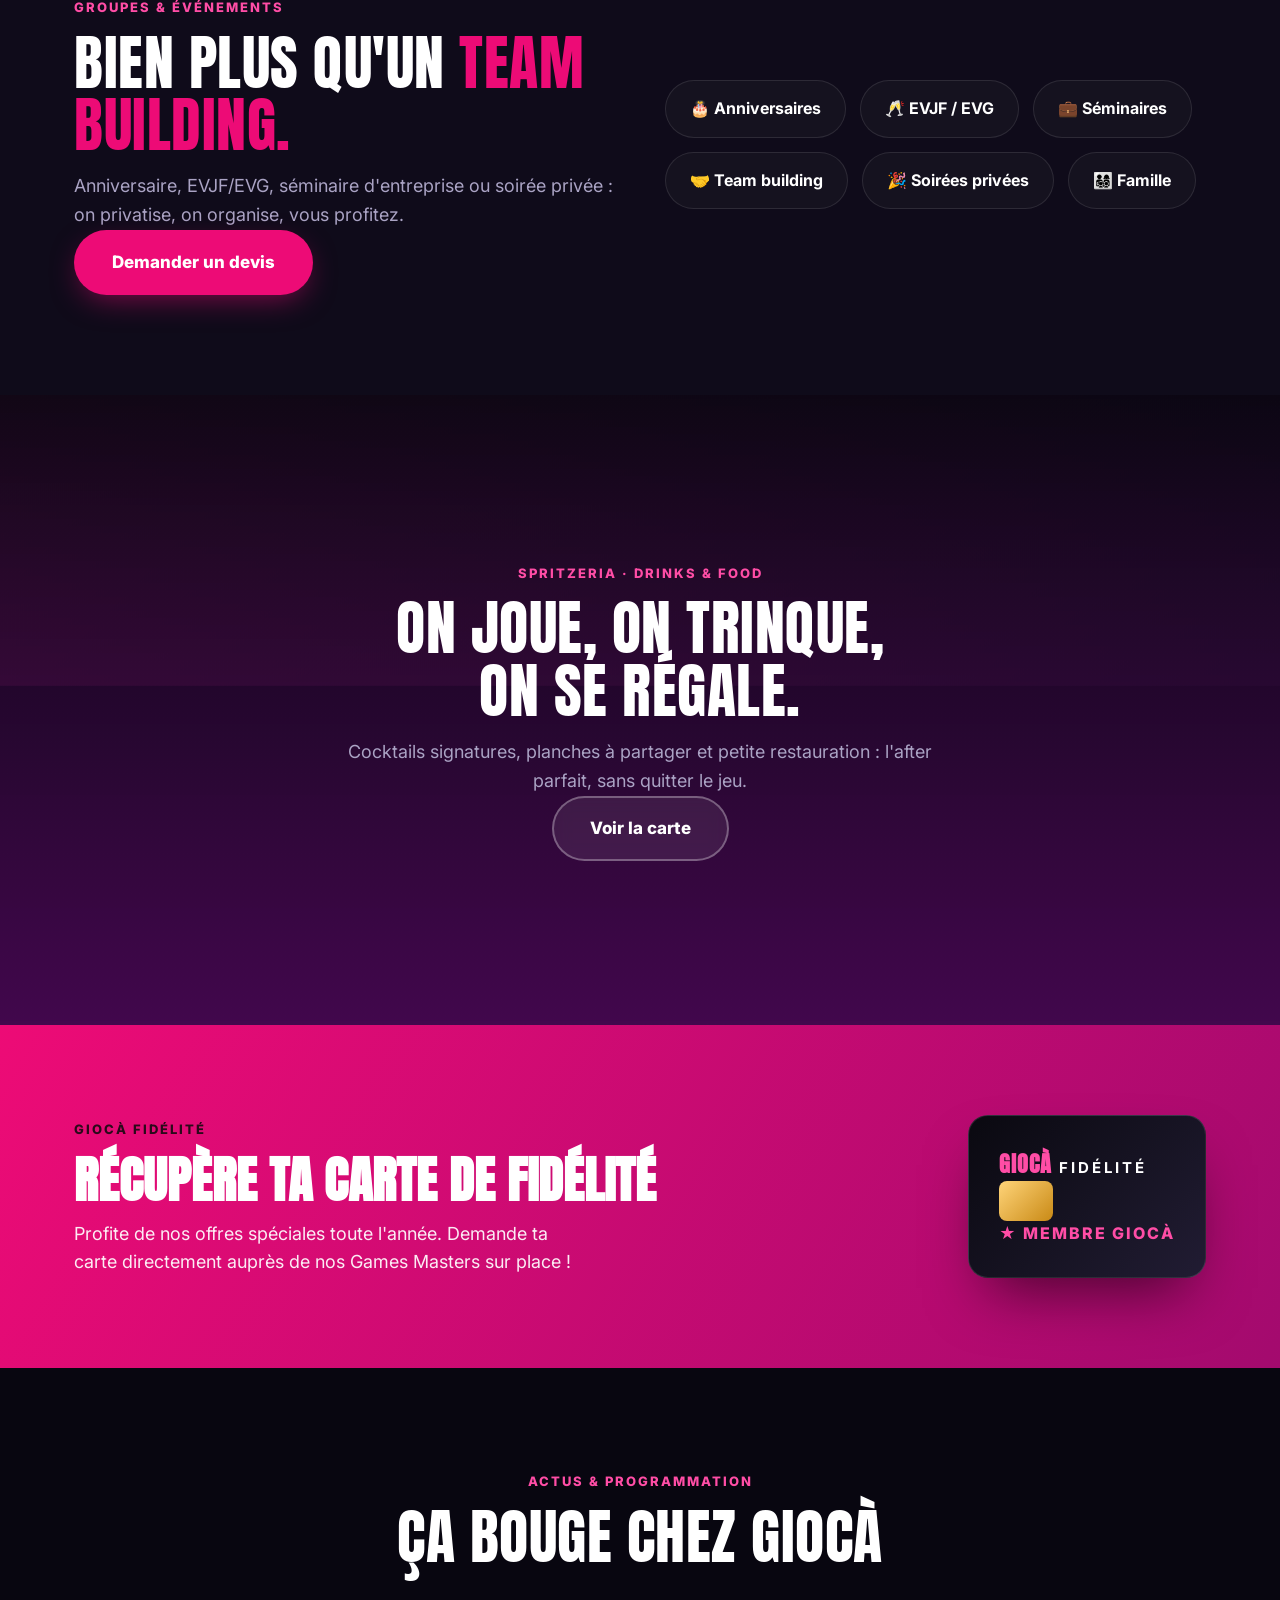
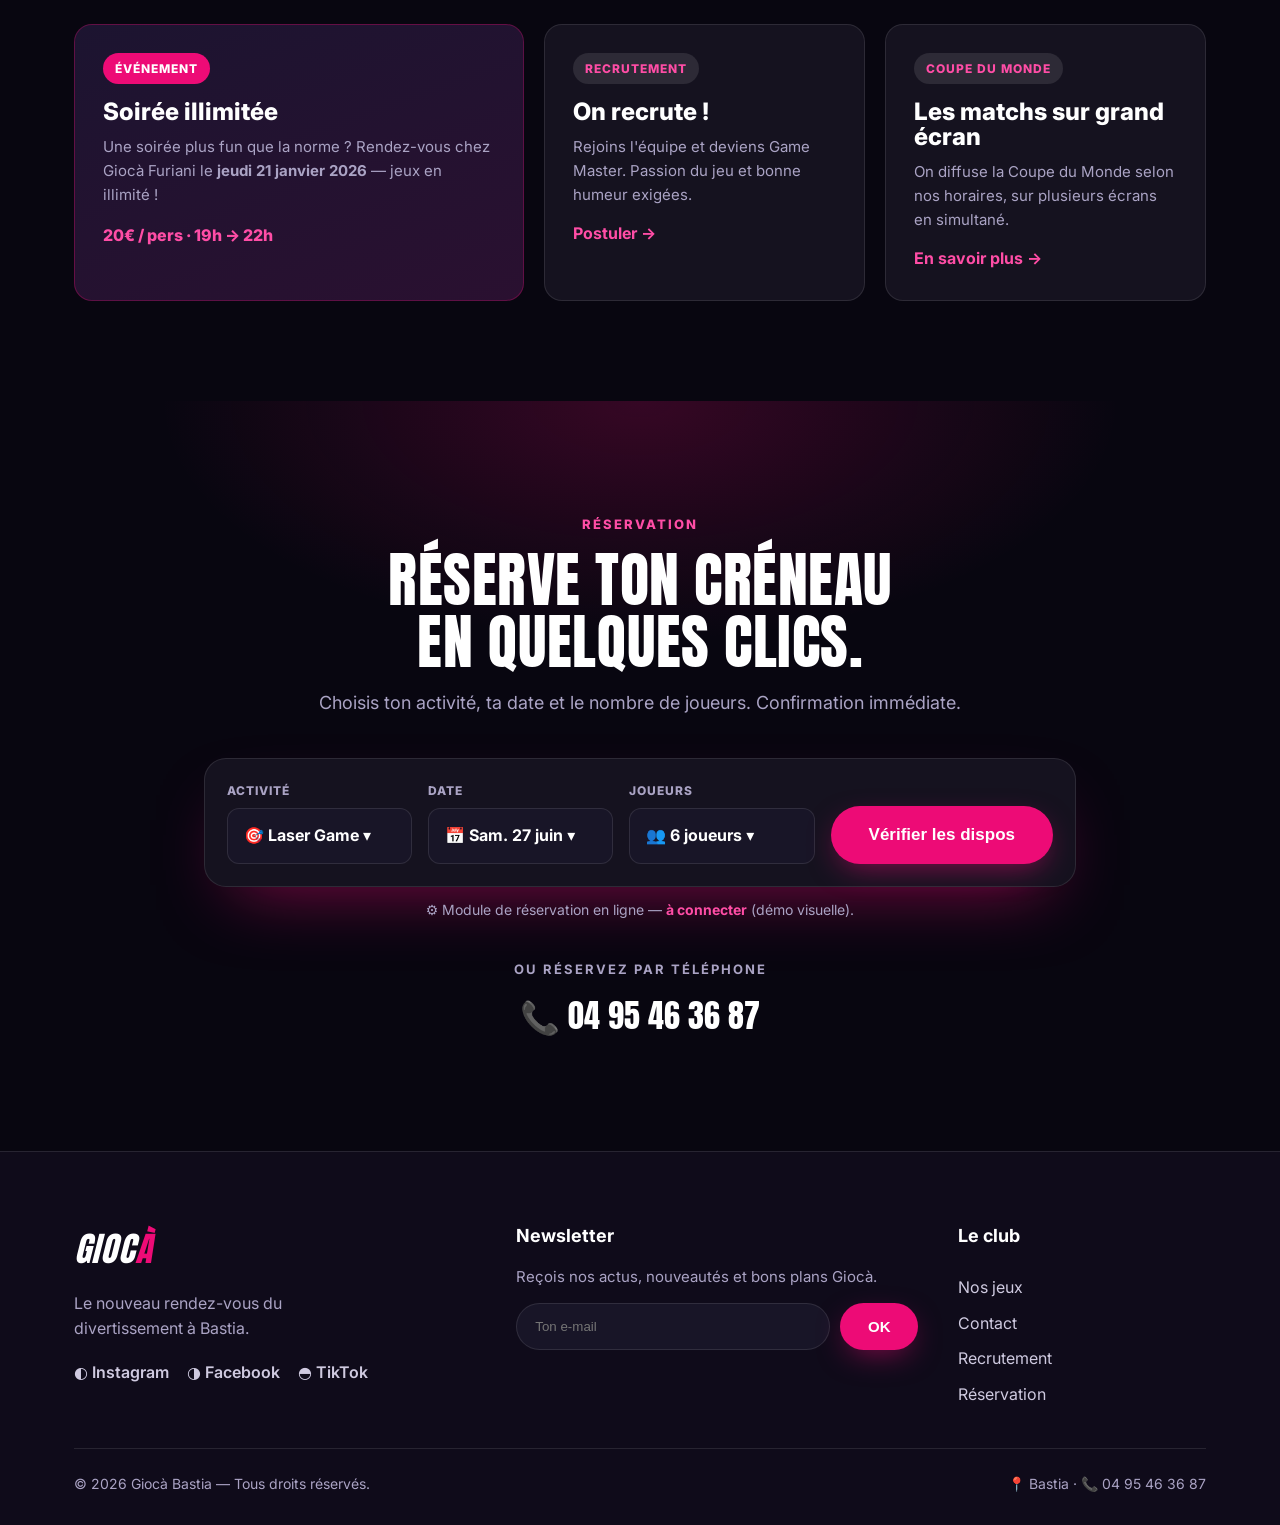
==== commit 7e29c806: "Site v2 immersif : fond video, parallaxe, compteurs animes, cartes jeux dynamiques, sticky CTA mobil" ====
--- a/index.html
+++ b/index.html
@@ -3,8 +3,8 @@
 <head>
   <meta charset="UTF-8" />
   <meta name="viewport" content="width=device-width, initial-scale=1.0" />
-  <title>Giocà Bastia — Le nouveau rendez-vous du divertissement</title>
-  <meta name="description" content="Giocà Bastia : centre de jeux unique. Laser Game, BombSquad, Shuffle Board, Karaoké Box, fléchettes interactives, Spritzeria. Entre amis, en famille ou pour vos événements." />
+  <title>Giocà Bastia — Vivez une expérience unique</title>
+  <meta name="description" content="Giocà Bastia : le centre de jeux nouvelle génération. Laser Game, BombSquad, Shuffle Board, Karaoké Box, fléchettes interactives & Spritzeria. Entre amis, en famille ou pour vos événements." />
   <link rel="preconnect" href="https://fonts.googleapis.com" />
   <link rel="preconnect" href="https://fonts.gstatic.com" crossorigin />
   <link href="https://fonts.googleapis.com/css2?family=Anton&family=Inter:wght@400;500;600;700;800;900&display=swap" rel="stylesheet" />
@@ -12,13 +12,16 @@
 </head>
 <body>
 
+  <!-- Scroll progress -->
+  <div class="progress" id="progress"></div>
+
   <!-- ===== HEADER ===== -->
   <header class="header" id="header">
     <div class="container header__inner">
       <a href="#accueil" class="logo">GIOC<span>À</span></a>
       <nav class="nav" id="nav">
-        <a href="#activites">Activités</a>
         <a href="#jeux">Jeux</a>
+        <a href="#experience">L'expérience</a>
         <a href="#groupes">Groupes</a>
         <a href="#actus">Actus</a>
         <a href="#contact">Contact</a>
@@ -28,155 +31,158 @@
     </div>
   </header>
 
-  <!-- ===== HERO ===== -->
+  <!-- ===== HERO (video bg) ===== -->
   <section class="hero" id="accueil">
-    <div class="hero__glow"></div>
+    <video class="hero__video" autoplay muted loop playsinline poster="assets/poster.jpg">
+      <source src="assets/gioca.mp4" type="video/mp4" />
+    </video>
+    <div class="hero__overlay"></div>
     <div class="container hero__inner">
-      <p class="hero__eyebrow reveal">★ Bastia · Centre de jeux nouvelle génération</p>
-      <h1 class="hero__title reveal">Vivez une<br><span>expérience unique.</span></h1>
-      <p class="hero__sub reveal">Le nouveau rendez-vous du divertissement à Bastia&nbsp;!</p>
-      <div class="hero__cta reveal">
+      <p class="hero__eyebrow up">★ Bastia · Centre de jeux nouvelle génération</p>
+      <h1 class="hero__title">
+        <span class="line up d1">Vivez une</span>
+        <span class="line up d2"><em>expérience</em></span>
+        <span class="line up d3">unique.</span>
+      </h1>
+      <p class="hero__sub up d4">Le nouveau rendez-vous du divertissement à Bastia.</p>
+      <div class="hero__cta up d5">
         <a href="#reservation" class="btn btn--pink btn--lg">Réserver maintenant</a>
-        <a href="#jeux" class="btn btn--ghost btn--lg">Découvrir les jeux</a>
-      </div>
-      <div class="hero__tags reveal">
-        <span>🎯 Laser Game</span>
-        <span>💣 BombSquad</span>
-        <span>🎤 Karaoké Box</span>
-        <span>🎮 Action Game</span>
-        <span>🎱 Shuffle Board</span>
-      </div>
-    </div>
+        <a href="#jeux" class="btn btn--glass btn--lg">▶ Voir les jeux</a>
+      </div>
+      <div class="hero__tags up d6">
+        <span>🎯 Laser Game</span><span>💣 BombSquad</span><span>🎱 Shuffle Board</span><span>🎤 Karaoké</span><span>🕹️ Arcade</span>
+      </div>
+    </div>
+    <a href="#stats" class="hero__scroll" aria-label="Défiler"><span></span></a>
   </section>
 
   <!-- ===== MARQUEE ===== -->
   <div class="marquee">
     <div class="marquee__track">
-      <span>ACTION GAME ✦ LASER GAME ✦ KARAOKÉ BOX ✦ FLÉCHETTES INTERACTIVES ✦ SHUFFLE BOARD ✦ BOMBSQUAD ✦ SPRITZERIA ✦&nbsp;</span>
-      <span>ACTION GAME ✦ LASER GAME ✦ KARAOKÉ BOX ✦ FLÉCHETTES INTERACTIVES ✦ SHUFFLE BOARD ✦ BOMBSQUAD ✦ SPRITZERIA ✦&nbsp;</span>
+      <span>ACTION GAME ✦ LASER GAME ✦ KARAOKÉ BOX ✦ FLÉCHETTES INTERACTIVES ✦ SHUFFLE BOARD ✦ BOMBSQUAD ✦ ARCADE ✦ SPRITZERIA ✦&nbsp;</span>
+      <span>ACTION GAME ✦ LASER GAME ✦ KARAOKÉ BOX ✦ FLÉCHETTES INTERACTIVES ✦ SHUFFLE BOARD ✦ BOMBSQUAD ✦ ARCADE ✦ SPRITZERIA ✦&nbsp;</span>
     </div>
   </div>
 
-  <!-- ===== INTRO / ACTIVITÉS ===== -->
-  <section class="section" id="activites">
-    <div class="container">
-      <div class="section__head reveal">
-        <span class="kicker">Le concept</span>
-        <h2 class="section__title">Le nouveau rendez-vous du divertissement à Bastia</h2>
-        <p class="section__lead">Découvrez un centre de jeux unique où fun et sensations se rencontrent. Vivez des expériences immersives&nbsp;: Action Game, Laser Game, Karaoké Box, fléchettes interactives et bien d'autres activités. Le lieu parfait pour s'amuser entre amis, en famille ou pour organiser vos événements&nbsp;: team building, séminaire, anniversaire, EVJF / EVG.</p>
-      </div>
-      <div class="values">
-        <article class="value reveal">
-          <div class="value__num">01</div>
-          <h3>Expériences inédites</h3>
-          <p>Partagez des moments avec vos amis, votre famille ou vos collègues et créez des souvenirs mémorables.</p>
-        </article>
-        <article class="value reveal">
-          <div class="value__num">02</div>
-          <h3>Pour tous les âges</h3>
-          <p>Des expériences pour toutes les générations, du plaisir partagé aux défis les plus stimulants.</p>
-        </article>
-        <article class="value reveal">
-          <div class="value__num">03</div>
-          <h3>Toujours plus</h3>
-          <p>Une multitude d'activités&nbsp;: jouez, découvrez et prolongez le plaisir autant que vous le souhaitez&nbsp;!</p>
-        </article>
-      </div>
+  <!-- ===== STATS ===== -->
+  <section class="stats" id="stats">
+    <div class="container stats__grid">
+      <div class="stat reveal"><div class="stat__num" data-to="8">0</div><div class="stat__lbl">activités fun</div></div>
+      <div class="stat reveal"><div class="stat__num" data-to="10000" data-suffix="+">0</div><div class="stat__lbl">joueurs conquis</div></div>
+      <div class="stat reveal"><div class="stat__num" data-to="7">0</div><div class="stat__lbl">jours / 7</div></div>
+      <div class="stat reveal"><div class="stat__num" data-to="5" data-suffix="★">0</div><div class="stat__lbl">l'ambiance</div></div>
     </div>
   </section>
 
   <!-- ===== JEUX ===== -->
-  <section class="section section--alt" id="jeux">
+  <section class="section" id="jeux">
     <div class="container">
       <div class="section__head reveal">
         <span class="kicker">Ton spot games préféré</span>
-        <h2 class="section__title">Maintenant, c'est à <span class="hl">toi de jouer&nbsp;!</span></h2>
-        <p class="section__lead">Jouer et s'amuser, à tout âge, seul ou à plusieurs. Choisis ton terrain de jeu.</p>
+        <h2 class="section__title">Maintenant, c'est à <span class="hl">toi de jouer.</span></h2>
+        <p class="section__lead">Seul ou à plusieurs, à tout âge&nbsp;: choisis ton terrain de jeu et lance la partie.</p>
       </div>
       <div class="games">
-        <article class="game reveal" data-emoji="💣">
-          <div class="game__media">💣</div>
-          <div class="game__body">
+        <article class="game reveal" style="--img:url('assets/f1.jpg')">
+          <div class="game__bg"></div>
+          <div class="game__content">
+            <span class="game__tag">Action en équipe</span>
             <h3>BombSquad</h3>
-            <p>Le laser game nouvelle génération&nbsp;: missions en équipe, adrénaline et fous rires garantis.</p>
-            <span class="game__tag">Action en équipe</span>
-          </div>
-        </article>
-        <article class="game reveal" data-emoji="🎯">
-          <div class="game__media">🎯</div>
-          <div class="game__body">
+            <p>Le laser game nouvelle génération : missions, adrénaline et fous rires garantis.</p>
+            <a href="#reservation" class="game__link">Réserver →</a>
+          </div>
+        </article>
+        <article class="game reveal" style="--img:url('assets/f2.jpg')">
+          <div class="game__bg"></div>
+          <div class="game__content">
+            <span class="game__tag">Immersif</span>
             <h3>Laser Game</h3>
-            <p>Affrontez-vous dans une arène immersive. Visez juste, jouez collectif, dominez le classement.</p>
-            <span class="game__tag">Immersif</span>
-          </div>
-        </article>
-        <article class="game reveal" data-emoji="🎱">
-          <div class="game__media">🎱</div>
-          <div class="game__body">
-            <h3>Shuffle Board <small>by HUN</small></h3>
-            <p>Un jeu d'adresse traditionnel revisité, un mythe d'outre-Manche pour une expérience atypique.</p>
-            <span class="game__tag">Adresse</span>
-          </div>
-        </article>
-        <article class="game reveal" data-emoji="🎤">
-          <div class="game__media">🎤</div>
-          <div class="game__body">
+            <p>Affrontez-vous dans une arène immersive. Visez juste, jouez collectif, dominez.</p>
+            <a href="#reservation" class="game__link">Réserver →</a>
+          </div>
+        </article>
+        <article class="game reveal" style="--img:url('assets/f3.jpg')">
+          <div class="game__bg"></div>
+          <div class="game__content">
+            <span class="game__tag">Adresse · by HUN</span>
+            <h3>Shuffle Board</h3>
+            <p>Un jeu d'adresse traditionnel revisité, un mythe d'outre-Manche. Le « Shuffle Showdown ».</p>
+            <a href="#reservation" class="game__link">Réserver →</a>
+          </div>
+        </article>
+        <article class="game reveal" style="--img:url('assets/f4.jpg')">
+          <div class="game__bg"></div>
+          <div class="game__content">
+            <span class="game__tag">Sensations</span>
+            <h3>Arcade &amp; simulateurs</h3>
+            <p>Course, tir, rythme… une salle d'arcade qui pulse, pour des duels sans fin.</p>
+            <a href="#reservation" class="game__link">Réserver →</a>
+          </div>
+        </article>
+        <article class="game reveal" style="--img:url('assets/poster.jpg')">
+          <div class="game__bg"></div>
+          <div class="game__content">
+            <span class="game__tag">Entre amis</span>
             <h3>Karaoké Box</h3>
-            <p>Votre salon privé pour pousser la chansonnette entre amis. La star, ce soir, c'est vous.</p>
-            <span class="game__tag">Entre amis</span>
-          </div>
-        </article>
-        <article class="game reveal" data-emoji="🎯">
-          <div class="game__media">🎲</div>
-          <div class="game__body">
+            <p>Votre salon privé pour pousser la chansonnette. La star, ce soir, c'est vous.</p>
+            <a href="#reservation" class="game__link">Réserver →</a>
+          </div>
+        </article>
+        <article class="game reveal" style="--img:url('assets/f2.jpg')">
+          <div class="game__bg"></div>
+          <div class="game__content">
+            <span class="game__tag">Connecté</span>
             <h3>Fléchettes interactives</h3>
-            <p>Des cibles électroniques connectées, des dizaines de modes de jeu, des duels sans fin.</p>
-            <span class="game__tag">Connecté</span>
-          </div>
-        </article>
-        <article class="game reveal" data-emoji="🎮">
-          <div class="game__media">🎮</div>
-          <div class="game__body">
-            <h3>Action Game</h3>
-            <p>Des défis ludiques et physiques pour se dépenser et repousser ses limites en s'amusant.</p>
-            <span class="game__tag">Sensations</span>
-          </div>
-        </article>
+            <p>Cibles électroniques, des dizaines de modes de jeu, des duels qui s'enchaînent.</p>
+            <a href="#reservation" class="game__link">Réserver →</a>
+          </div>
+        </article>
+      </div>
+    </div>
+  </section>
+
+  <!-- ===== EXPÉRIENCE (parallax) ===== -->
+  <section class="exp" id="experience">
+    <div class="exp__bg" data-parallax style="--img:url('assets/f3.jpg')"></div>
+    <div class="exp__overlay"></div>
+    <div class="container exp__inner">
+      <h2 class="exp__title reveal">Plus qu'une sortie,<br><span>une décharge d'adrénaline.</span></h2>
+      <p class="exp__lead reveal">Fun et sensations se rencontrent dans un lieu pensé pour vibrer ensemble — entre amis, en famille ou entre collègues.</p>
+      <div class="exp__pills reveal">
+        <span>Expériences inédites</span><span>Pour tous les âges</span><span>Toujours plus de fun</span>
+      </div>
+    </div>
+  </section>
+
+  <!-- ===== GROUPES / TEAM BUILDING ===== -->
+  <section class="section section--alt" id="groupes">
+    <div class="container groupes">
+      <div class="groupes__text reveal">
+        <span class="kicker">Groupes &amp; événements</span>
+        <h2 class="section__title">Bien plus qu'un <span class="hl">team building.</span></h2>
+        <p class="section__lead">Anniversaire, EVJF/EVG, séminaire d'entreprise ou soirée privée&nbsp;: on privatise, on organise, vous profitez.</p>
+        <a href="#reservation" class="btn btn--pink btn--lg">Demander un devis</a>
+      </div>
+      <div class="groupes__chips">
+        <div class="chip reveal">🎂 Anniversaires</div>
+        <div class="chip reveal">🥂 EVJF / EVG</div>
+        <div class="chip reveal">💼 Séminaires</div>
+        <div class="chip reveal">🤝 Team building</div>
+        <div class="chip reveal">🎉 Soirées privées</div>
+        <div class="chip reveal">👨‍👩‍👧‍👦 Famille</div>
       </div>
     </div>
   </section>
 
   <!-- ===== SPRITZERIA ===== -->
   <section class="spritz">
-    <div class="container spritz__inner">
-      <div class="spritz__text reveal">
-        <span class="kicker">Spritzeria · drinks &amp; food</span>
-        <h2 class="section__title">On joue, on trinque, on se régale.</h2>
-        <p class="section__lead">Prolongez le plaisir au bar-restaurant Giocà. Cocktails signatures, planches à partager et petite restauration&nbsp;: l'after parfait après la partie.</p>
-        <a href="#contact" class="btn btn--pink">Voir la carte</a>
-      </div>
-      <div class="spritz__media reveal">
-        <div class="spritz__card">🍹<span>Spritzeria</span><small>drinks &amp; food</small></div>
-      </div>
-    </div>
-  </section>
-
-  <!-- ===== GROUPES ===== -->
-  <section class="section" id="groupes">
-    <div class="container">
-      <div class="section__head reveal">
-        <span class="kicker">Groupes &amp; événements</span>
-        <h2 class="section__title">Privatisez Giocà pour vos grands moments</h2>
-        <p class="section__lead">Un anniversaire, un EVJF/EVG, un séminaire ou un team building&nbsp;? On organise tout, vous profitez.</p>
-      </div>
-      <div class="chips">
-        <div class="chip reveal">🎂 Anniversaires</div>
-        <div class="chip reveal">🥂 EVJF / EVG</div>
-        <div class="chip reveal">💼 Séminaires d'entreprise</div>
-        <div class="chip reveal">🤝 Team building</div>
-        <div class="chip reveal">🎉 Soirées privées</div>
-        <div class="chip reveal">👨‍👩‍👧‍👦 Sorties famille</div>
-      </div>
+    <div class="spritz__bg" data-parallax style="--img:url('assets/f4.jpg')"></div>
+    <div class="spritz__overlay"></div>
+    <div class="container spritz__inner reveal">
+      <span class="kicker">Spritzeria · drinks &amp; food</span>
+      <h2 class="section__title">On joue, on trinque,<br>on se régale.</h2>
+      <p class="section__lead">Cocktails signatures, planches à partager et petite restauration : l'after parfait, sans quitter le jeu.</p>
+      <a href="#contact" class="btn btn--glass btn--lg">Voir la carte</a>
     </div>
   </section>
 
@@ -186,7 +192,7 @@
       <div class="fidelite__text">
         <span class="kicker kicker--dark">Giocà Fidélité</span>
         <h2>Récupère ta carte de fidélité</h2>
-        <p>Grâce à ta carte Giocà Fidélité, bénéficie de nos offres spéciales toute l'année. Récupère-la directement auprès de nos Games Masters sur place&nbsp;!</p>
+        <p>Profite de nos offres spéciales toute l'année. Demande ta carte directement auprès de nos Games Masters sur place&nbsp;!</p>
       </div>
       <div class="loyalty-card">
         <div class="loyalty-card__top"><span>GIOCÀ</span> FIDÉLITÉ</div>
@@ -197,61 +203,48 @@
   </section>
 
   <!-- ===== ACTUS ===== -->
-  <section class="section section--alt" id="actus">
+  <section class="section" id="actus">
     <div class="container">
       <div class="section__head reveal">
         <span class="kicker">Actus &amp; programmation</span>
-        <h2 class="section__title">Ce qui se passe chez Giocà</h2>
+        <h2 class="section__title">Ça bouge chez Giocà</h2>
       </div>
       <div class="news">
         <article class="news__card news__card--feature reveal">
           <span class="news__badge">Événement</span>
           <h3>Soirée illimitée</h3>
-          <p>Envie d'une soirée un peu plus fun que la norme&nbsp;? Venez chez Giocà Furiani le <strong>jeudi 21 janvier 2026</strong>, de 19h à 22h. Jeux en illimité&nbsp;!</p>
-          <div class="news__meta">20€ / personne · 19h → 22h</div>
+          <p>Une soirée plus fun que la norme&nbsp;? Rendez-vous chez Giocà Furiani le <strong>jeudi 21 janvier 2026</strong> — jeux en illimité&nbsp;!</p>
+          <div class="news__meta">20€ / pers · 19h → 22h</div>
         </article>
         <article class="news__card reveal">
           <span class="news__badge news__badge--alt">Recrutement</span>
           <h3>On recrute&nbsp;!</h3>
-          <p>Rejoins l'équipe Giocà et deviens Game Master. Passion du jeu et bonne humeur exigées.</p>
+          <p>Rejoins l'équipe et deviens Game Master. Passion du jeu et bonne humeur exigées.</p>
           <a href="#contact" class="link">Postuler →</a>
         </article>
         <article class="news__card reveal">
           <span class="news__badge news__badge--alt">Coupe du Monde</span>
           <h3>Les matchs sur grand écran</h3>
-          <p>On diffuse la Coupe du Monde selon nos horaires d'ouverture, sur plusieurs écrans en simultané.</p>
+          <p>On diffuse la Coupe du Monde selon nos horaires, sur plusieurs écrans en simultané.</p>
           <a href="#contact" class="link">En savoir plus →</a>
         </article>
       </div>
     </div>
   </section>
 
-  <!-- ===== RÉSERVATION (placeholder pour futur système) ===== -->
+  <!-- ===== RÉSERVATION ===== -->
   <section class="reserve" id="reservation">
     <div class="container reserve__inner">
-      <div class="reserve__glow"></div>
       <span class="kicker">Réservation</span>
-      <h2 class="section__title">Réserve ton créneau en quelques clics</h2>
-      <p class="section__lead">Choisis ton activité, ta date et le nombre de joueurs. Confirmation immédiate.</p>
-
-      <!-- NOTE DÉMO : ce bloc simule le futur module de réservation à intégrer -->
-      <div class="booking">
-        <div class="booking__field">
-          <label>Activité</label>
-          <div class="booking__select">🎯 Laser Game ▾</div>
-        </div>
-        <div class="booking__field">
-          <label>Date</label>
-          <div class="booking__select">📅 Sam. 27 juin ▾</div>
-        </div>
-        <div class="booking__field">
-          <label>Joueurs</label>
-          <div class="booking__select">👥 6 joueurs ▾</div>
-        </div>
+      <h2 class="section__title reveal">Réserve ton créneau<br>en quelques clics.</h2>
+      <p class="section__lead reveal">Choisis ton activité, ta date et le nombre de joueurs. Confirmation immédiate.</p>
+      <div class="booking reveal">
+        <div class="booking__field"><label>Activité</label><div class="booking__select">🎯 Laser Game ▾</div></div>
+        <div class="booking__field"><label>Date</label><div class="booking__select">📅 Sam. 27 juin ▾</div></div>
+        <div class="booking__field"><label>Joueurs</label><div class="booking__select">👥 6 joueurs ▾</div></div>
         <button class="btn btn--pink btn--lg booking__btn">Vérifier les dispos</button>
       </div>
-      <p class="reserve__hint">⚙️ Module de réservation en ligne — <strong>à connecter</strong> (démo visuelle pour présentation).</p>
-
+      <p class="reserve__hint">⚙️ Module de réservation en ligne — <strong>à connecter</strong> (démo visuelle).</p>
       <div class="reserve__or">
         <span>ou réservez par téléphone</span>
         <a href="tel:0495463687" class="reserve__phone">📞 04 95 46 36 87</a>
@@ -259,34 +252,26 @@
     </div>
   </section>
 
-  <!-- ===== NEWSLETTER + FOOTER ===== -->
+  <!-- ===== FOOTER ===== -->
   <footer class="footer" id="contact">
     <div class="container">
       <div class="footer__top">
         <div class="footer__brand">
           <a href="#accueil" class="logo logo--footer">GIOC<span>À</span></a>
           <p>Le nouveau rendez-vous du divertissement à Bastia.</p>
-          <div class="socials">
-            <a href="#" aria-label="Instagram">◐ Instagram</a>
-            <a href="#" aria-label="Facebook">◑ Facebook</a>
-            <a href="#" aria-label="TikTok">◓ TikTok</a>
-          </div>
+          <div class="socials"><a href="#">◐ Instagram</a><a href="#">◑ Facebook</a><a href="#">◓ TikTok</a></div>
         </div>
         <div class="footer__news">
           <h4>Newsletter</h4>
-          <p>Reçois toutes nos actus, nouveautés et bons plans Giocà.</p>
+          <p>Reçois nos actus, nouveautés et bons plans Giocà.</p>
           <form class="newsletter" onsubmit="return false;">
             <input type="email" placeholder="Ton e-mail" aria-label="E-mail" />
-            <button class="btn btn--pink">Soumettre</button>
+            <button class="btn btn--pink">OK</button>
           </form>
-          <label class="newsletter__opt"><input type="checkbox" /> J'accepte de recevoir les infos Giocà.</label>
         </div>
         <div class="footer__links">
           <h4>Le club</h4>
-          <a href="#activites">Giocà Story</a>
-          <a href="#contact">Contact</a>
-          <a href="#actus">Recrutement</a>
-          <a href="#reservation">Réservation</a>
+          <a href="#jeux">Nos jeux</a><a href="#contact">Contact</a><a href="#actus">Recrutement</a><a href="#reservation">Réservation</a>
         </div>
       </div>
       <div class="footer__bottom">
@@ -296,6 +281,9 @@
     </div>
   </footer>
 
+  <!-- Sticky mobile CTA -->
+  <a href="#reservation" class="sticky-cta">⚡ Réserver ma partie</a>
+
   <script src="main.js"></script>
 </body>
 </html>
--- a/style.css
+++ b/style.css
@@ -1,192 +1,138 @@
-/* ===================== GIOCÀ — DEMO SITE ===================== */
+/* ===================== GIOCÀ — IMMERSIVE DEMO ===================== */
 :root{
-  --pink:#ED0B76;
-  --pink-2:#ff4da6;
-  --pink-glow:rgba(237,11,118,.55);
-  --bg:#0a0910;
-  --bg-2:#110f1b;
-  --bg-3:#181527;
-  --card:#15121f;
-  --line:rgba(255,255,255,.09);
-  --text:#ffffff;
-  --muted:#a59fc0;
-  --cyan:#1fe3cf;
-  --radius:18px;
-  --maxw:1180px;
+  --pink:#ED0B76;--pink-2:#ff4da6;--pink-glow:rgba(237,11,118,.55);
+  --bg:#080610;--bg-2:#0f0b1a;--bg-3:#181527;--card:#15121f;
+  --line:rgba(255,255,255,.10);--text:#fff;--muted:#aaa3c4;
+  --radius:18px;--maxw:1180px;
 }
 *{box-sizing:border-box;margin:0;padding:0}
 html{scroll-behavior:smooth}
-body{
-  font-family:'Inter',system-ui,-apple-system,sans-serif;
-  background:var(--bg);
-  color:var(--text);
-  line-height:1.6;
-  overflow-x:hidden;
-}
+body{font-family:'Inter',system-ui,sans-serif;background:var(--bg);color:var(--text);line-height:1.6;overflow-x:hidden}
 a{color:inherit;text-decoration:none}
-img{max-width:100%;display:block}
 .container{max-width:var(--maxw);margin:0 auto;padding:0 24px}
-.kicker{
-  display:inline-block;color:var(--pink-2);font-weight:800;letter-spacing:2px;
-  text-transform:uppercase;font-size:13px;margin-bottom:14px;
-}
+.kicker{display:inline-block;color:var(--pink-2);font-weight:800;letter-spacing:2px;text-transform:uppercase;font-size:13px;margin-bottom:14px}
 .kicker--dark{color:#2a0a1a}
-.hl{color:var(--pink);}
-
-h1,h2,h3{line-height:1.05}
-.section__title{
-  font-family:'Anton',sans-serif;font-weight:400;text-transform:uppercase;
-  font-size:clamp(30px,5vw,58px);letter-spacing:.5px;
-}
-
-/* ---------- Buttons ---------- */
-.btn{
-  display:inline-block;font-weight:800;font-size:15px;padding:13px 26px;border-radius:999px;
-  border:2px solid transparent;cursor:pointer;transition:transform .18s ease,box-shadow .18s ease,background .2s;
-  white-space:nowrap;
-}
+.hl{color:var(--pink)}
+h1,h2,h3{line-height:1.04}
+.section__title{font-family:'Anton',sans-serif;font-weight:400;text-transform:uppercase;font-size:clamp(30px,5.2vw,60px);letter-spacing:.5px}
+
+/* progress bar */
+.progress{position:fixed;top:0;left:0;height:3px;width:0;background:linear-gradient(90deg,var(--pink),var(--pink-2));z-index:200;box-shadow:0 0 12px var(--pink-glow)}
+
+/* buttons */
+.btn{display:inline-block;font-weight:800;font-size:15px;padding:13px 26px;border-radius:999px;border:2px solid transparent;cursor:pointer;transition:transform .18s,box-shadow .18s,background .2s,border-color .2s;white-space:nowrap}
 .btn--lg{padding:17px 36px;font-size:17px}
 .btn--pink{background:var(--pink);color:#fff;box-shadow:0 10px 30px -8px var(--pink-glow)}
-.btn--pink:hover{transform:translateY(-3px);box-shadow:0 16px 40px -8px var(--pink-glow)}
-.btn--ghost{background:transparent;color:#fff;border-color:rgba(255,255,255,.3)}
-.btn--ghost:hover{border-color:#fff;transform:translateY(-3px)}
-
-/* ---------- Header ---------- */
-.header{
-  position:fixed;top:0;left:0;right:0;z-index:100;transition:all .3s ease;
-  background:rgba(10,9,16,0);
-}
-.header.scrolled{background:rgba(10,9,16,.82);backdrop-filter:blur(14px);border-bottom:1px solid var(--line)}
-.header__inner{display:flex;align-items:center;justify-content:space-between;height:78px}
-.logo{
-  font-family:'Anton',sans-serif;font-size:30px;letter-spacing:1px;font-style:italic;color:#fff;
-}
+.btn--pink:hover{transform:translateY(-3px) scale(1.02);box-shadow:0 18px 44px -8px var(--pink-glow)}
+.btn--glass{background:rgba(255,255,255,.08);color:#fff;border-color:rgba(255,255,255,.3);backdrop-filter:blur(8px)}
+.btn--glass:hover{border-color:#fff;transform:translateY(-3px)}
+
+/* header */
+.header{position:fixed;top:0;left:0;right:0;z-index:100;transition:all .3s}
+.header.scrolled{background:rgba(8,6,16,.85);backdrop-filter:blur(14px);border-bottom:1px solid var(--line)}
+.header__inner{display:flex;align-items:center;justify-content:space-between;height:76px}
+.logo{font-family:'Anton',sans-serif;font-size:30px;letter-spacing:1px;font-style:italic;color:#fff}
 .logo span{color:var(--pink)}
 .nav{display:flex;align-items:center;gap:30px}
-.nav a{font-weight:600;font-size:15px;color:#eceaf5;transition:color .2s}
+.nav a{font-weight:600;font-size:15px;color:#efedf7;transition:color .2s}
 .nav a:hover{color:var(--pink-2)}
 .nav__cta{color:#fff!important}
 .burger{display:none;flex-direction:column;gap:5px;background:none;border:0;cursor:pointer}
 .burger span{width:26px;height:3px;background:#fff;border-radius:3px;transition:.3s}
 
-/* ---------- Hero ---------- */
-.hero{
-  position:relative;min-height:100vh;display:flex;align-items:center;
-  background:
-    radial-gradient(900px 500px at 75% 20%, rgba(237,11,118,.28), transparent 60%),
-    radial-gradient(700px 500px at 10% 90%, rgba(31,227,207,.10), transparent 60%),
-    linear-gradient(180deg,#0a0910 0%, #0d0b16 100%);
-  overflow:hidden;
-}
-.hero__glow{
-  position:absolute;inset:0;
-  background:url("data:image/svg+xml,%3Csvg xmlns='http://www.w3.org/2000/svg' width='40' height='40'%3E%3Cpath d='M0 39h40M39 0v40' stroke='%23ffffff0a' stroke-width='1'/%3E%3C/svg%3E");
-  opacity:.5;
-}
-.hero__inner{position:relative;z-index:2;padding:120px 24px 80px}
-.hero__eyebrow{color:var(--pink-2);font-weight:700;letter-spacing:1px;margin-bottom:18px;font-size:15px}
-.hero__title{
-  font-family:'Anton',sans-serif;text-transform:uppercase;
-  font-size:clamp(48px,10vw,128px);line-height:.92;letter-spacing:1px;
-}
-.hero__title span{color:var(--pink);text-shadow:0 0 40px var(--pink-glow)}
-.hero__sub{font-size:clamp(18px,2.4vw,26px);color:#d9d5ea;margin:22px 0 34px;font-weight:500}
+/* hero */
+.hero{position:relative;min-height:100vh;display:flex;align-items:center;overflow:hidden;background:#0a0712}
+.hero__video{position:absolute;inset:0;width:100%;height:100%;object-fit:cover;z-index:0}
+.hero__overlay{position:absolute;inset:0;z-index:1;background:
+  radial-gradient(1000px 600px at 72% 25%,rgba(237,11,118,.32),transparent 60%),
+  linear-gradient(180deg,rgba(8,6,16,.55) 0%,rgba(8,6,16,.35) 40%,rgba(8,6,16,.92) 100%)}
+.hero__inner{position:relative;z-index:2;padding:120px 24px 90px}
+.hero__eyebrow{color:#fff;font-weight:700;letter-spacing:1px;margin-bottom:16px;font-size:15px;opacity:.92}
+.hero__title{font-family:'Anton',sans-serif;text-transform:uppercase;font-size:clamp(50px,11vw,150px);line-height:.9;letter-spacing:1px}
+.hero__title .line{display:block}
+.hero__title em{font-style:normal;color:var(--pink);text-shadow:0 0 50px var(--pink-glow)}
+.hero__sub{font-size:clamp(18px,2.4vw,27px);color:#e7e3f3;margin:24px 0 34px;font-weight:500;max-width:640px}
 .hero__cta{display:flex;gap:16px;flex-wrap:wrap}
-.hero__tags{display:flex;gap:12px;flex-wrap:wrap;margin-top:46px}
-.hero__tags span{
-  background:rgba(255,255,255,.06);border:1px solid var(--line);padding:10px 18px;border-radius:999px;
-  font-weight:600;font-size:14px;backdrop-filter:blur(6px);
-}
-
-/* ---------- Marquee ---------- */
-.marquee{background:var(--pink);overflow:hidden;padding:14px 0;white-space:nowrap}
-.marquee__track{display:inline-flex;animation:scroll 26s linear infinite}
-.marquee__track span{
-  font-family:'Anton',sans-serif;font-size:22px;letter-spacing:2px;color:#fff;text-transform:uppercase;
-}
+.hero__tags{display:flex;gap:12px;flex-wrap:wrap;margin-top:44px}
+.hero__tags span{background:rgba(255,255,255,.08);border:1px solid var(--line);padding:10px 18px;border-radius:999px;font-weight:600;font-size:14px;backdrop-filter:blur(6px)}
+.hero__scroll{position:absolute;bottom:28px;left:50%;transform:translateX(-50%);z-index:3;width:26px;height:42px;border:2px solid rgba(255,255,255,.5);border-radius:14px}
+.hero__scroll span{position:absolute;top:8px;left:50%;width:4px;height:8px;background:#fff;border-radius:2px;transform:translateX(-50%);animation:scrolld 1.6s infinite}
+@keyframes scrolld{0%{opacity:0;top:8px}40%{opacity:1}80%{opacity:0;top:22px}100%{opacity:0}}
+
+/* hero entrance */
+.up{opacity:0;transform:translateY(34px);animation:up .9s cubic-bezier(.2,.7,.2,1) forwards}
+.d1{animation-delay:.15s}.d2{animation-delay:.3s}.d3{animation-delay:.45s}.d4{animation-delay:.62s}.d5{animation-delay:.78s}.d6{animation-delay:.92s}
+@keyframes up{to{opacity:1;transform:none}}
+
+/* marquee */
+.marquee{background:var(--pink);overflow:hidden;padding:13px 0;white-space:nowrap}
+.marquee__track{display:inline-flex;animation:scroll 24s linear infinite}
+.marquee__track span{font-family:'Anton',sans-serif;font-size:21px;letter-spacing:2px;color:#fff;text-transform:uppercase}
 @keyframes scroll{to{transform:translateX(-50%)}}
 
-/* ---------- Sections ---------- */
+/* stats */
+.stats{padding:64px 0;background:linear-gradient(180deg,var(--bg),var(--bg-2))}
+.stats__grid{display:grid;grid-template-columns:repeat(4,1fr);gap:24px;text-align:center}
+.stat__num{font-family:'Anton',sans-serif;font-size:clamp(40px,6vw,68px);color:#fff;line-height:1}
+.stat__lbl{color:var(--muted);font-weight:600;letter-spacing:1px;text-transform:uppercase;font-size:13px;margin-top:6px}
+
+/* sections */
 .section{padding:100px 0}
-.section--alt{background:linear-gradient(180deg,var(--bg) 0%,var(--bg-2) 50%,var(--bg) 100%)}
-.section__head{max-width:780px;margin:0 auto 60px;text-align:center}
-.section__lead{color:var(--muted);font-size:18px;margin-top:18px}
-
-/* ---------- Values ---------- */
-.values{display:grid;grid-template-columns:repeat(3,1fr);gap:24px}
-.value{
-  background:var(--card);border:1px solid var(--line);border-radius:var(--radius);padding:34px 28px;
-  position:relative;overflow:hidden;transition:transform .25s,border-color .25s;
-}
-.value:hover{transform:translateY(-6px);border-color:var(--pink)}
-.value__num{font-family:'Anton',sans-serif;font-size:54px;color:var(--pink);opacity:.55;line-height:1}
-.value h3{font-size:22px;margin:10px 0 12px;font-weight:800}
-.value p{color:var(--muted);font-size:16px}
-
-/* ---------- Games ---------- */
-.games{display:grid;grid-template-columns:repeat(3,1fr);gap:22px}
-.game{
-  background:var(--card);border:1px solid var(--line);border-radius:var(--radius);overflow:hidden;
-  transition:transform .25s,box-shadow .25s,border-color .25s;
-}
-.game:hover{transform:translateY(-8px);border-color:var(--pink);box-shadow:0 24px 50px -20px var(--pink-glow)}
-.game__media{
-  height:180px;display:flex;align-items:center;justify-content:center;font-size:72px;
-  background:
-    radial-gradient(circle at 50% 40%, rgba(237,11,118,.30), transparent 65%),
-    linear-gradient(135deg,#1b1830,#241a33);
-}
-.game__body{padding:24px}
-.game__body h3{font-size:22px;font-weight:800;margin-bottom:8px}
-.game__body h3 small{font-size:13px;color:var(--pink-2);font-weight:700}
-.game__body p{color:var(--muted);font-size:15px;margin-bottom:16px}
-.game__tag{
-  display:inline-block;font-size:12px;font-weight:800;letter-spacing:1px;text-transform:uppercase;
-  color:var(--pink-2);background:rgba(237,11,118,.12);border:1px solid rgba(237,11,118,.3);
-  padding:6px 12px;border-radius:999px;
-}
-
-/* ---------- Spritzeria ---------- */
-.spritz{padding:100px 0;background:linear-gradient(180deg,var(--bg),var(--bg-2))}
-.spritz__inner{display:grid;grid-template-columns:1.1fr .9fr;gap:50px;align-items:center}
-.spritz__text .section__title{margin-bottom:18px}
-.spritz__media{display:flex;justify-content:center}
-.spritz__card{
-  width:100%;max-width:380px;aspect-ratio:1;border-radius:26px;display:flex;flex-direction:column;
-  align-items:center;justify-content:center;gap:6px;font-size:90px;
-  background:
-    radial-gradient(circle at 30% 25%, rgba(255,77,166,.4), transparent 60%),
-    linear-gradient(135deg,#e10a6e,#7d0a8a);
-  box-shadow:0 30px 70px -25px var(--pink-glow);
-}
-.spritz__card span{font-family:'Anton',sans-serif;font-size:38px;letter-spacing:1px}
-.spritz__card small{font-size:16px;font-weight:600;opacity:.9;letter-spacing:3px;text-transform:uppercase}
-
-/* ---------- Chips ---------- */
-.chips{display:flex;flex-wrap:wrap;gap:16px;justify-content:center}
-.chip{
-  background:var(--card);border:1px solid var(--line);border-radius:999px;padding:16px 28px;
-  font-weight:700;font-size:17px;transition:transform .2s,border-color .2s,color .2s;
-}
+.section--alt{background:var(--bg-2)}
+.section__head{max-width:780px;margin:0 auto 56px;text-align:center}
+.section__lead{color:var(--muted);font-size:18px;margin-top:16px}
+
+/* games */
+.games{display:grid;grid-template-columns:repeat(3,1fr);gap:20px}
+.game{position:relative;height:340px;border-radius:var(--radius);overflow:hidden;border:1px solid var(--line);isolation:isolate}
+.game__bg{position:absolute;inset:0;background-image:var(--img),linear-gradient(155deg,#3a1846,#1a1330);background-size:cover;background-position:center;
+  background-color:#211633;transition:transform .6s cubic-bezier(.2,.7,.2,1);z-index:-2}
+.game::after{content:"";position:absolute;inset:0;z-index:-1;background:linear-gradient(180deg,rgba(8,6,16,.1) 0%,rgba(8,6,16,.55) 55%,rgba(8,6,16,.95) 100%)}
+.game:hover .game__bg{transform:scale(1.08)}
+.game__content{position:absolute;left:0;right:0;bottom:0;padding:26px}
+.game__tag{display:inline-block;font-size:11px;font-weight:800;letter-spacing:1px;text-transform:uppercase;color:#fff;background:var(--pink);padding:6px 12px;border-radius:999px;margin-bottom:12px}
+.game__content h3{font-size:26px;font-weight:800;margin-bottom:6px}
+.game__content p{color:#d8d3ea;font-size:15px;max-height:0;opacity:0;overflow:hidden;transition:all .4s ease}
+.game:hover .game__content p{max-height:80px;opacity:1;margin-bottom:12px}
+.game__link{color:var(--pink-2);font-weight:800;opacity:0;transform:translateY(8px);transition:all .35s;display:inline-block}
+.game:hover .game__link{opacity:1;transform:none}
+
+/* expérience parallax */
+.exp{position:relative;min-height:80vh;display:flex;align-items:center;overflow:hidden}
+.exp__bg{position:absolute;inset:-12% 0;background-size:cover;background-position:center;background-color:#2a1038;background-image:var(--img),linear-gradient(130deg,#3a1448,#140c24);z-index:0;will-change:transform}
+.exp__overlay{position:absolute;inset:0;z-index:1;background:linear-gradient(90deg,rgba(8,6,16,.92),rgba(8,6,16,.55) 60%,rgba(237,11,118,.25))}
+.exp__inner{position:relative;z-index:2;max-width:720px;padding:80px 24px}
+.exp__title{font-family:'Anton',sans-serif;text-transform:uppercase;font-size:clamp(32px,5.5vw,66px);line-height:.96}
+.exp__title span{color:var(--pink)}
+.exp__lead{color:#e7e3f3;font-size:19px;margin:20px 0 26px;max-width:560px}
+.exp__pills{display:flex;gap:12px;flex-wrap:wrap}
+.exp__pills span{background:rgba(255,255,255,.1);border:1px solid var(--line);padding:10px 18px;border-radius:999px;font-weight:700;font-size:14px;backdrop-filter:blur(6px)}
+
+/* groupes */
+.groupes{display:grid;grid-template-columns:1fr 1fr;gap:50px;align-items:center}
+.groupes__chips{display:flex;flex-wrap:wrap;gap:14px}
+.chip{background:var(--card);border:1px solid var(--line);border-radius:999px;padding:15px 24px;font-weight:700;font-size:16px;transition:transform .2s,border-color .2s,color .2s}
 .chip:hover{transform:translateY(-4px);border-color:var(--pink);color:var(--pink-2)}
 
-/* ---------- Fidélité ---------- */
+/* spritzeria */
+.spritz{position:relative;min-height:70vh;display:flex;align-items:center;overflow:hidden}
+.spritz__bg{position:absolute;inset:-12% 0;background-size:cover;background-position:center;background-color:#3a0e2e;background-image:var(--img),linear-gradient(135deg,#5a1040,#180c22);z-index:0;will-change:transform}
+.spritz__overlay{position:absolute;inset:0;z-index:1;background:linear-gradient(180deg,rgba(8,6,16,.85),rgba(125,10,138,.5))}
+.spritz__inner{position:relative;z-index:2;max-width:640px;padding:80px 24px;text-align:center;margin:0 auto}
+
+/* fidélité */
 .fidelite{padding:90px 0;background:linear-gradient(120deg,var(--pink),#a30a6e)}
 .fidelite__inner{display:grid;grid-template-columns:1.1fr .9fr;gap:50px;align-items:center}
 .fidelite__text h2{font-family:'Anton',sans-serif;text-transform:uppercase;font-size:clamp(28px,4.5vw,50px);color:#fff;margin-bottom:14px}
-.fidelite__text p{color:rgba(255,255,255,.9);font-size:18px;max-width:520px}
-.loyalty-card{
-  background:linear-gradient(135deg,#0a0910,#211c33);border-radius:20px;padding:30px;aspect-ratio:1.6;
-  max-width:420px;margin-left:auto;display:flex;flex-direction:column;justify-content:space-between;
-  box-shadow:0 30px 60px -20px rgba(0,0,0,.6);border:1px solid rgba(255,255,255,.12);
-}
+.fidelite__text p{color:rgba(255,255,255,.92);font-size:18px;max-width:520px}
+.loyalty-card{background:linear-gradient(135deg,#0a0910,#211c33);border-radius:20px;padding:30px;aspect-ratio:1.6;max-width:420px;margin-left:auto;display:flex;flex-direction:column;justify-content:space-between;box-shadow:0 30px 60px -20px rgba(0,0,0,.6);border:1px solid rgba(255,255,255,.12)}
 .loyalty-card__top{font-weight:700;letter-spacing:3px;font-size:15px;color:#fff}
 .loyalty-card__top span{font-family:'Anton',sans-serif;color:var(--pink-2);font-size:22px;letter-spacing:1px}
 .loyalty-card__chip{width:54px;height:40px;border-radius:8px;background:linear-gradient(135deg,#ffd479,#c98a16)}
 .loyalty-card__name{font-weight:800;letter-spacing:2px;color:var(--pink-2)}
 
-/* ---------- News ---------- */
-.news{display:grid;grid-template-columns:1.4fr 1fr 1fr;gap:22px}
+/* news */
+.news{display:grid;grid-template-columns:1.4fr 1fr 1fr;gap:20px}
 .news__card{background:var(--card);border:1px solid var(--line);border-radius:var(--radius);padding:28px;transition:transform .25s,border-color .25s}
 .news__card:hover{transform:translateY(-6px);border-color:var(--pink)}
 .news__card--feature{background:linear-gradient(160deg,#1c1430,#2a1030);border-color:rgba(237,11,118,.3)}
@@ -197,28 +143,22 @@
 .news__meta{margin-top:16px;font-weight:800;color:var(--pink-2)}
 .link{color:var(--pink-2);font-weight:700;display:inline-block;margin-top:14px}
 
-/* ---------- Réservation ---------- */
-.reserve{padding:110px 0;position:relative;background:radial-gradient(800px 400px at 50% 0%,rgba(237,11,118,.18),transparent 60%),var(--bg)}
-.reserve__inner{position:relative;text-align:center;max-width:920px}
-.booking{
-  margin:42px auto 14px;background:var(--card);border:1px solid var(--line);border-radius:22px;
-  padding:22px;display:grid;grid-template-columns:1fr 1fr 1fr auto;gap:16px;align-items:end;
-  box-shadow:0 30px 70px -30px var(--pink-glow);
-}
+/* réservation */
+.reserve{padding:110px 0;text-align:center;background:radial-gradient(800px 400px at 50% 0%,rgba(237,11,118,.2),transparent 60%),var(--bg)}
+.reserve__inner{max-width:920px;margin:0 auto}
+.booking{margin:40px auto 12px;background:var(--card);border:1px solid var(--line);border-radius:22px;padding:22px;display:grid;grid-template-columns:1fr 1fr 1fr auto;gap:16px;align-items:end;box-shadow:0 30px 70px -30px var(--pink-glow)}
 .booking__field{text-align:left}
 .booking__field label{display:block;font-size:12px;font-weight:800;text-transform:uppercase;letter-spacing:1px;color:var(--muted);margin-bottom:8px}
-.booking__select{
-  background:var(--bg-3);border:1px solid var(--line);border-radius:12px;padding:14px 16px;font-weight:700;color:#fff;
-}
+.booking__select{background:var(--bg-3);border:1px solid var(--line);border-radius:12px;padding:14px 16px;font-weight:700;color:#fff}
 .booking__btn{width:100%}
 .reserve__hint{color:var(--muted);font-size:14px;margin-top:8px}
 .reserve__hint strong{color:var(--pink-2)}
-.reserve__or{margin-top:40px;display:flex;flex-direction:column;align-items:center;gap:10px}
+.reserve__or{margin-top:38px;display:flex;flex-direction:column;align-items:center;gap:10px}
 .reserve__or span{color:var(--muted);text-transform:uppercase;letter-spacing:2px;font-size:13px;font-weight:700}
 .reserve__phone{font-family:'Anton',sans-serif;font-size:32px;color:#fff}
 .reserve__phone:hover{color:var(--pink-2)}
 
-/* ---------- Footer ---------- */
+/* footer */
 .footer{background:var(--bg-2);border-top:1px solid var(--line);padding:70px 0 30px}
 .footer__top{display:grid;grid-template-columns:1.3fr 1.3fr .8fr;gap:40px;padding-bottom:40px;border-bottom:1px solid var(--line)}
 .logo--footer{font-size:34px;display:inline-block;margin-bottom:14px}
@@ -230,37 +170,38 @@
 .footer__news p{color:var(--muted);margin-bottom:14px;font-size:15px}
 .newsletter{display:flex;gap:10px}
 .newsletter input{flex:1;background:var(--bg-3);border:1px solid var(--line);border-radius:999px;padding:13px 18px;color:#fff}
-.newsletter__opt{display:flex;gap:8px;align-items:center;color:var(--muted);font-size:13px;margin-top:12px}
 .footer__links{display:flex;flex-direction:column;gap:10px}
 .footer__links a{color:#cfcae0}
 .footer__links a:hover{color:var(--pink-2)}
 .footer__bottom{display:flex;justify-content:space-between;flex-wrap:wrap;gap:10px;padding-top:24px;color:var(--muted);font-size:14px}
 
-/* ---------- Reveal animation ---------- */
-.reveal{opacity:0;transform:translateY(28px);transition:opacity .7s ease,transform .7s ease}
+/* sticky mobile cta */
+.sticky-cta{position:fixed;left:16px;right:16px;bottom:16px;z-index:90;display:none;text-align:center;background:var(--pink);color:#fff;font-weight:800;padding:16px;border-radius:999px;box-shadow:0 14px 36px -8px var(--pink-glow)}
+
+/* reveal */
+.reveal{opacity:0;transform:translateY(30px);transition:opacity .8s ease,transform .8s ease}
 .reveal.in{opacity:1;transform:none}
 
-/* ---------- Responsive ---------- */
+/* responsive */
 @media(max-width:980px){
-  .values,.games,.news,.spritz__inner,.fidelite__inner,.footer__top{grid-template-columns:1fr 1fr}
-  .news__card--feature{grid-column:1 / -1}
-  .spritz__inner,.fidelite__inner{grid-template-columns:1fr}
+  .games{grid-template-columns:1fr 1fr}
+  .stats__grid{grid-template-columns:1fr 1fr;gap:32px 24px}
+  .news{grid-template-columns:1fr 1fr}.news__card--feature{grid-column:1/-1}
+  .groupes,.fidelite__inner,.footer__top{grid-template-columns:1fr}
   .booking{grid-template-columns:1fr 1fr}
-  .footer__top{grid-template-columns:1fr 1fr}
 }
 @media(max-width:680px){
-  .nav{
-    position:fixed;top:78px;right:0;height:calc(100vh - 78px);width:75%;max-width:320px;
-    background:rgba(13,11,22,.97);backdrop-filter:blur(14px);flex-direction:column;align-items:flex-start;
-    padding:32px 28px;gap:22px;transform:translateX(100%);transition:transform .35s ease;border-left:1px solid var(--line);
-  }
-  .nav.open{transform:none}
-  .nav a{font-size:18px}
+  .nav{position:fixed;top:76px;right:0;height:calc(100vh - 76px);width:78%;max-width:320px;background:rgba(11,9,22,.98);backdrop-filter:blur(14px);flex-direction:column;align-items:flex-start;padding:32px 28px;gap:22px;transform:translateX(100%);transition:transform .35s;border-left:1px solid var(--line)}
+  .nav.open{transform:none}.nav a{font-size:18px}
   .burger{display:flex}
   .burger.open span:nth-child(1){transform:translateY(8px) rotate(45deg)}
   .burger.open span:nth-child(2){opacity:0}
   .burger.open span:nth-child(3){transform:translateY(-8px) rotate(-45deg)}
-  .values,.games,.news,.chips,.booking,.footer__top{grid-template-columns:1fr}
-  .section{padding:70px 0}
-  .marquee__track span{font-size:17px}
+  .games,.news,.booking{grid-template-columns:1fr}
+  .game{height:300px}
+  .game__content p{max-height:80px;opacity:1;margin-bottom:12px}
+  .game__link{opacity:1;transform:none}
+  .section{padding:72px 0}
+  .marquee__track span{font-size:16px}
+  .sticky-cta{display:block}
 }
